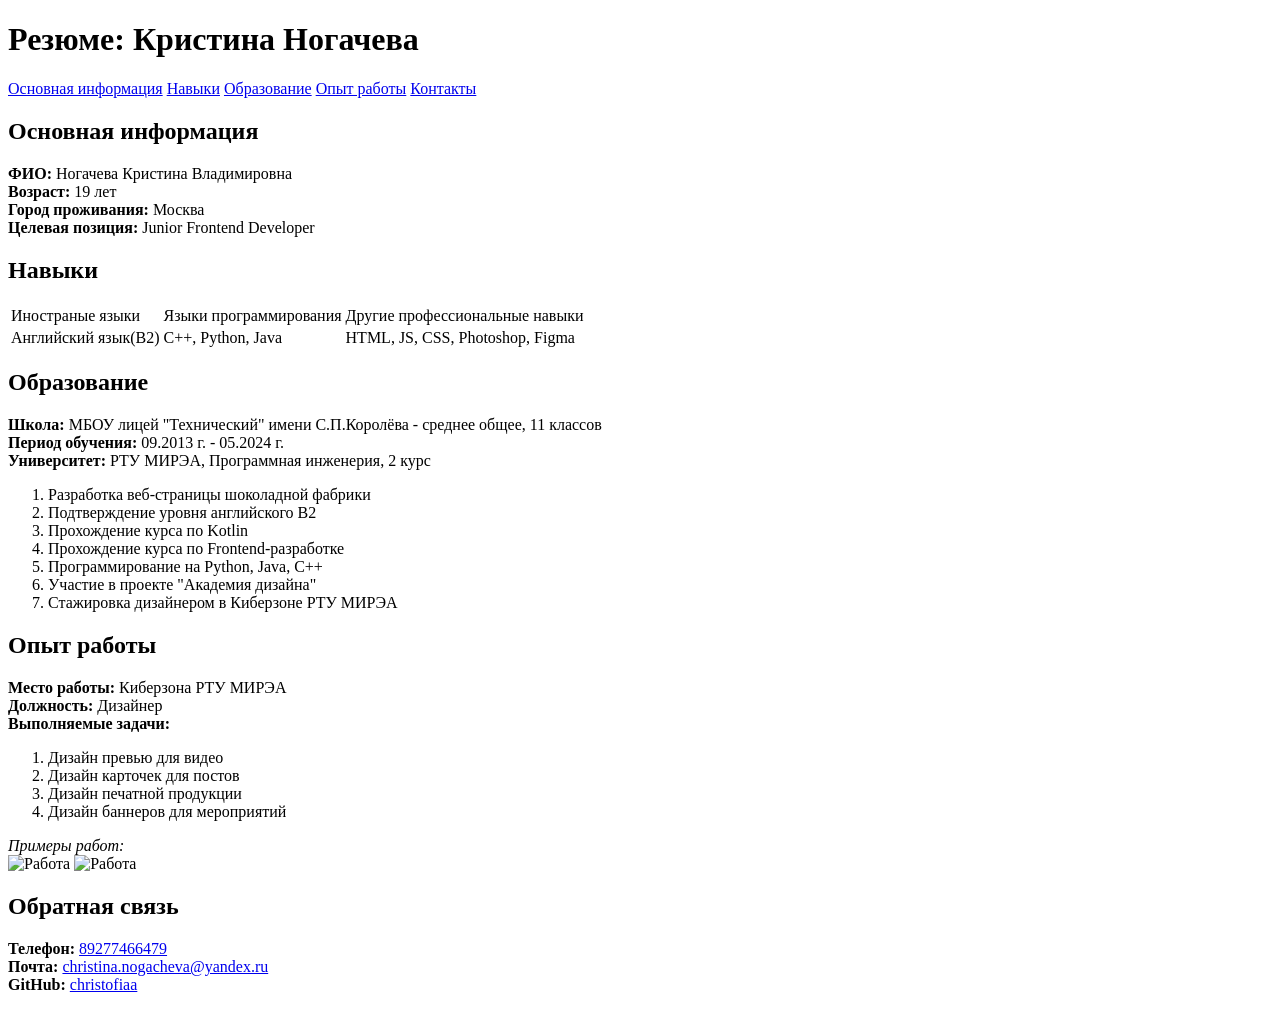
==== index.html @ beb5b989 "Add files via upload" ====
<!DOCTYPE html>
<html lang = "ru">
    <head>
        <meta charset="UTF-8">
        <meta http-equiv="X-UA-Compatible" content="IE=edge">
        <meta name="viewport" content="width=device-width, initial-scale=1.0">
        <title>Резюме</title>

        <link rel="icon" type="image/png" href="C:\Users\Кристина\OneDrive\Desktop\мирэа\frontend\icons8-favicon-windows-11-filled\icons8-favicon-48.png">
    </head>
    <body>
        <header><strong><h1>Резюме: Кристина Ногачева</h1></strong></header>
        <nav class="main-nav">
                <a href="#Basic">Основная информация</a>
                <a href="#Skills">Навыки</a>
                <a href="#Education">Образование</a>
                <a href="#Work">Опыт работы</a>
                <a href="#Contacts">Контакты</a>
        </nav>
        <main>
            <div id="Basic"><strong><h2>Основная информация</h2></strong>
            <p><strong>ФИО: </strong>Ногачева Кристина Владимировна<br>
            <strong>Возраст: </strong>19 лет<br>
            <strong>Город проживания: </strong>Москва<br>
            <strong>Целевая позиция: </strong>Junior Frontend Developer<br></p>
            </div>
            
            <section id="Skills"><strong><h2>Навыки</h2></strong>
            <table>
                <tr>
                    <td>Иностраные языки</td>
                    <td>Языки программирования</td>
                    <td>Другие профессиональные навыки</td>
                </tr>
                <tr>
                    <td>Английский язык(B2)</td>
                    <td>С++, Python, Java</td>
                    <td>HTML, JS, CSS, Photoshop, Figma</td>
                </tr>
            </table>
            </section>

            <div id="Education"><strong><h2>Образование</h2></strong>
            <p><strong>Школа: </strong>МБОУ лицей "Технический" имени С.П.Королёва - среднее общее, 11 классов<br>
            <strong>Период обучения: </strong>09.2013 г. - 05.2024 г.<br>
            <strong>Университет:</strong> РТУ МИРЭА, Программная инженерия, 2 курс<br>
            <ol>
                <li>Разработка веб-страницы шоколадной фабрики</li>
                <li>Подтверждение уровня английского B2</li>
                <li>Прохождение курса по Kotlin</li>
                <li>Прохождение курса по Frontend-разработке</li>
                <li>Программирование на Python, Java, C++</li>
                <li>Участие в проекте "Академия дизайна"</li>
                <li>Стажировка дизайнером в Киберзоне РТУ МИРЭА</li>
            </ol>
            </p>
            </div>
            <div id="Work"><strong><h2>Опыт работы</h2></strong>
            <p><strong>Место работы: </strong>Киберзона РТУ МИРЭА<br>
            <strong>Должность: </strong>Дизайнер<br>
            <strong>Выполняемые задачи: </strong><br>
            <ol>
                <li>Дизайн превью для видео</li>
                <li>Дизайн карточек для постов</li>
                <li>Дизайн печатной продукции</li>
                <li>Дизайн баннеров для мероприятий</li>
            </ol>
            <em>Примеры работ:</em><br>
            <img src="C:\Users\Кристина\OneDrive\Desktop\мирэа\frontend\Снимок экрана 2025-10-06 091912.png" alt="Работа" width="300">
            <img src="C:\Users\Кристина\OneDrive\Desktop\мирэа\frontend\Угадай про.png" alt="Работа" width="300"></p>
            </div>
            <section id="Contacts"><strong><h2>Обратная связь</h2></strong></section>
            <p><strong>Телефон: </strong><a href="tel:89277466479">89277466479</a><br>
            <strong>Почта: </strong><a href="mailto:christina.nogacheva@yandex.ru">christina.nogacheva@yandex.ru</a><br>
            <strong>GitHub: </strong><a href="https://github.com/christofiaa">christofiaa</a>
            </p>
        </main>
    </body>
</html>
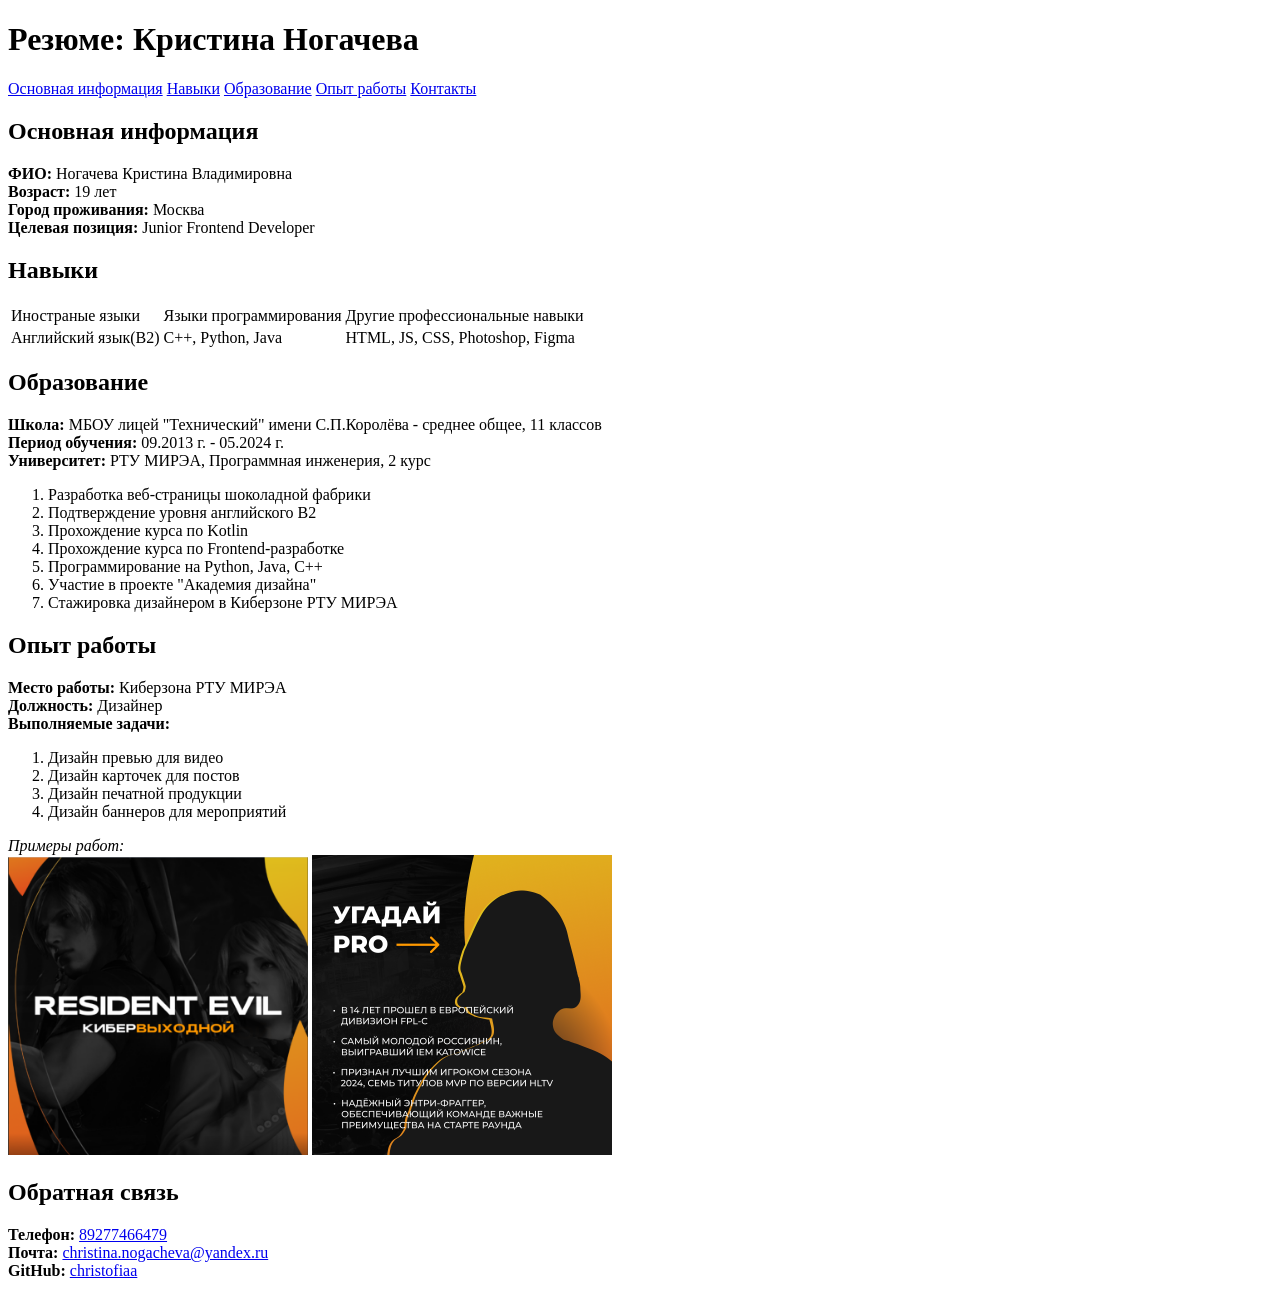
==== commit c6a5a1fd: "Add files via upload" ====
--- a/index.html
+++ b/index.html
@@ -6,7 +6,7 @@
         <meta name="viewport" content="width=device-width, initial-scale=1.0">
         <title>Резюме</title>
 
-        <link rel="icon" type="image/png" href="C:\Users\Кристина\OneDrive\Desktop\мирэа\frontend\icons8-favicon-windows-11-filled\icons8-favicon-48.png">
+        <link rel="icon" type="image/png" href="icons8-favicon-48.png">
     </head>
     <body>
         <header><strong><h1>Резюме: Кристина Ногачева</h1></strong></header>
@@ -66,8 +66,8 @@
                 <li>Дизайн баннеров для мероприятий</li>
             </ol>
             <em>Примеры работ:</em><br>
-            <img src="C:\Users\Кристина\OneDrive\Desktop\мирэа\frontend\Снимок экрана 2025-10-06 091912.png" alt="Работа" width="300">
-            <img src="C:\Users\Кристина\OneDrive\Desktop\мирэа\frontend\Угадай про.png" alt="Работа" width="300"></p>
+            <img src="Снимок экрана 2025-10-06 091912.png" alt="Работа" width="300">
+            <img src="Угадай про.png" alt="Работа" width="300"></p>
             </div>
             <section id="Contacts"><strong><h2>Обратная связь</h2></strong></section>
             <p><strong>Телефон: </strong><a href="tel:89277466479">89277466479</a><br>
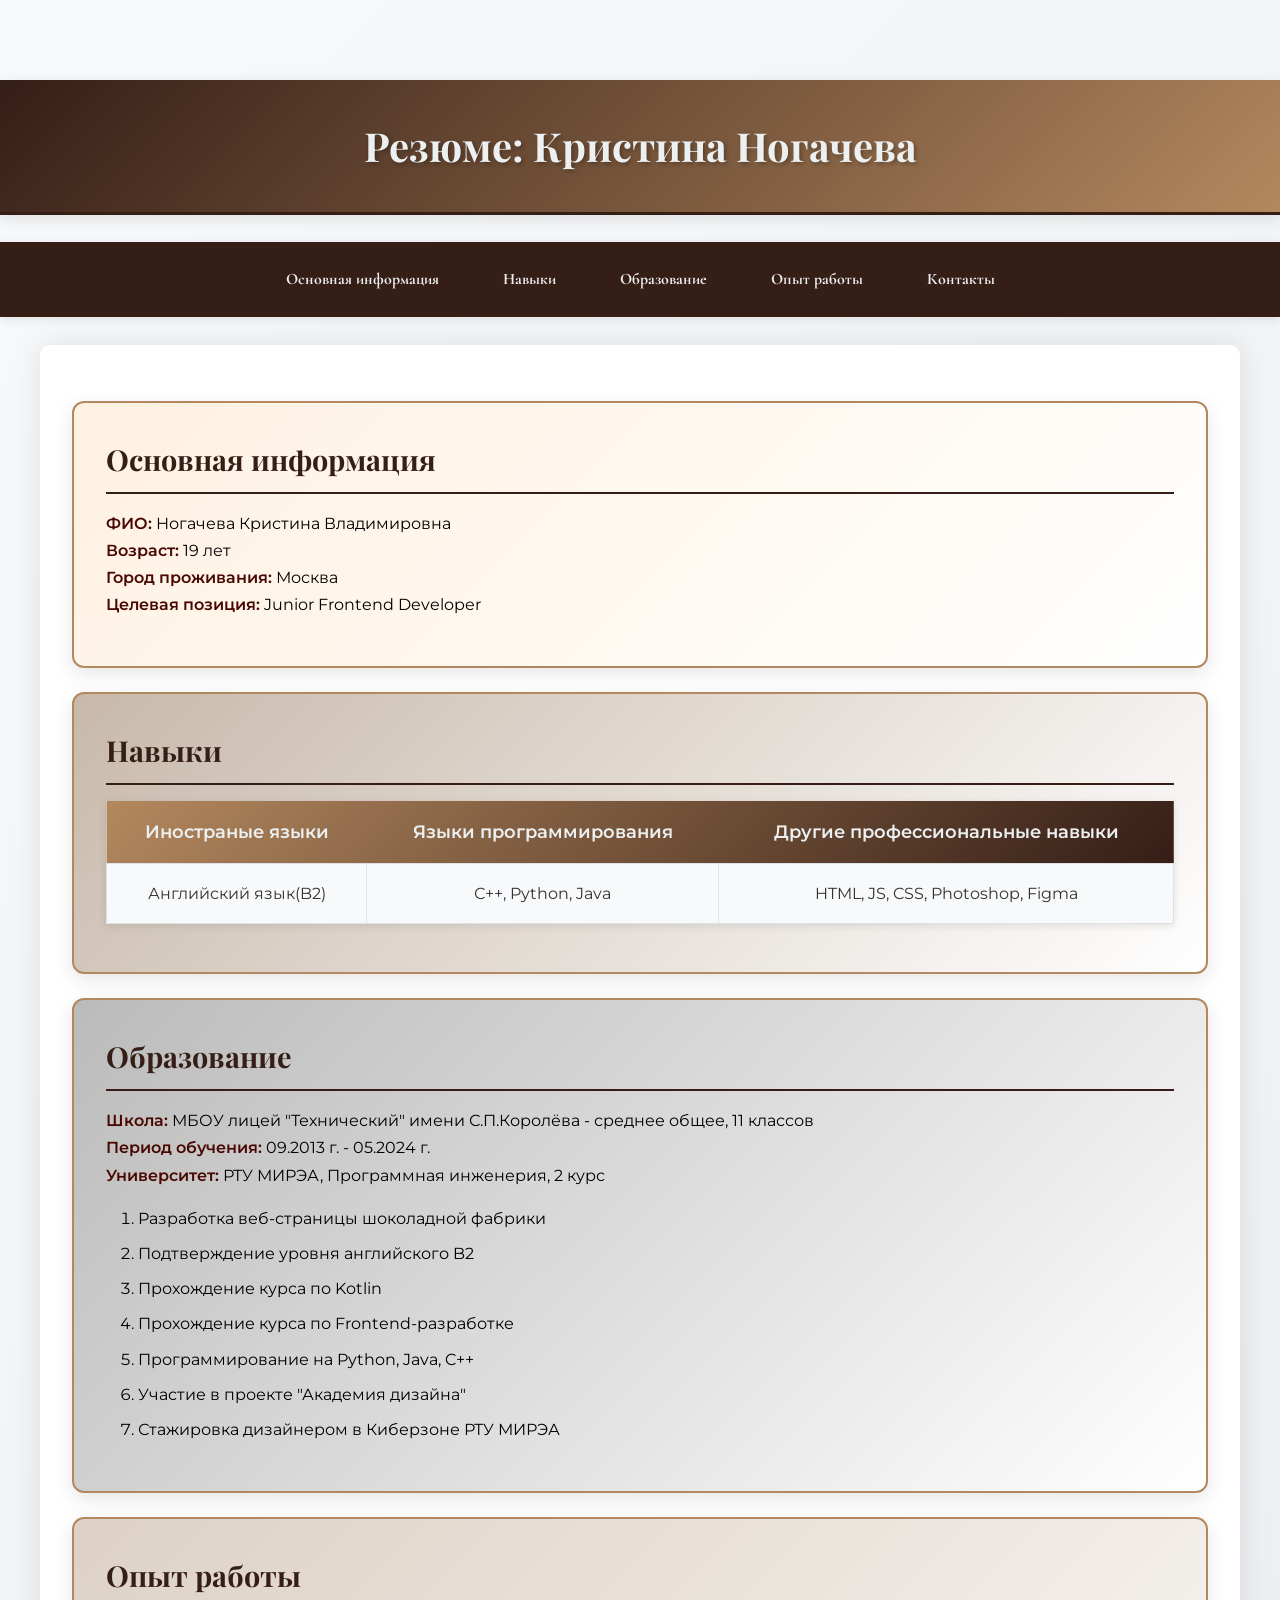
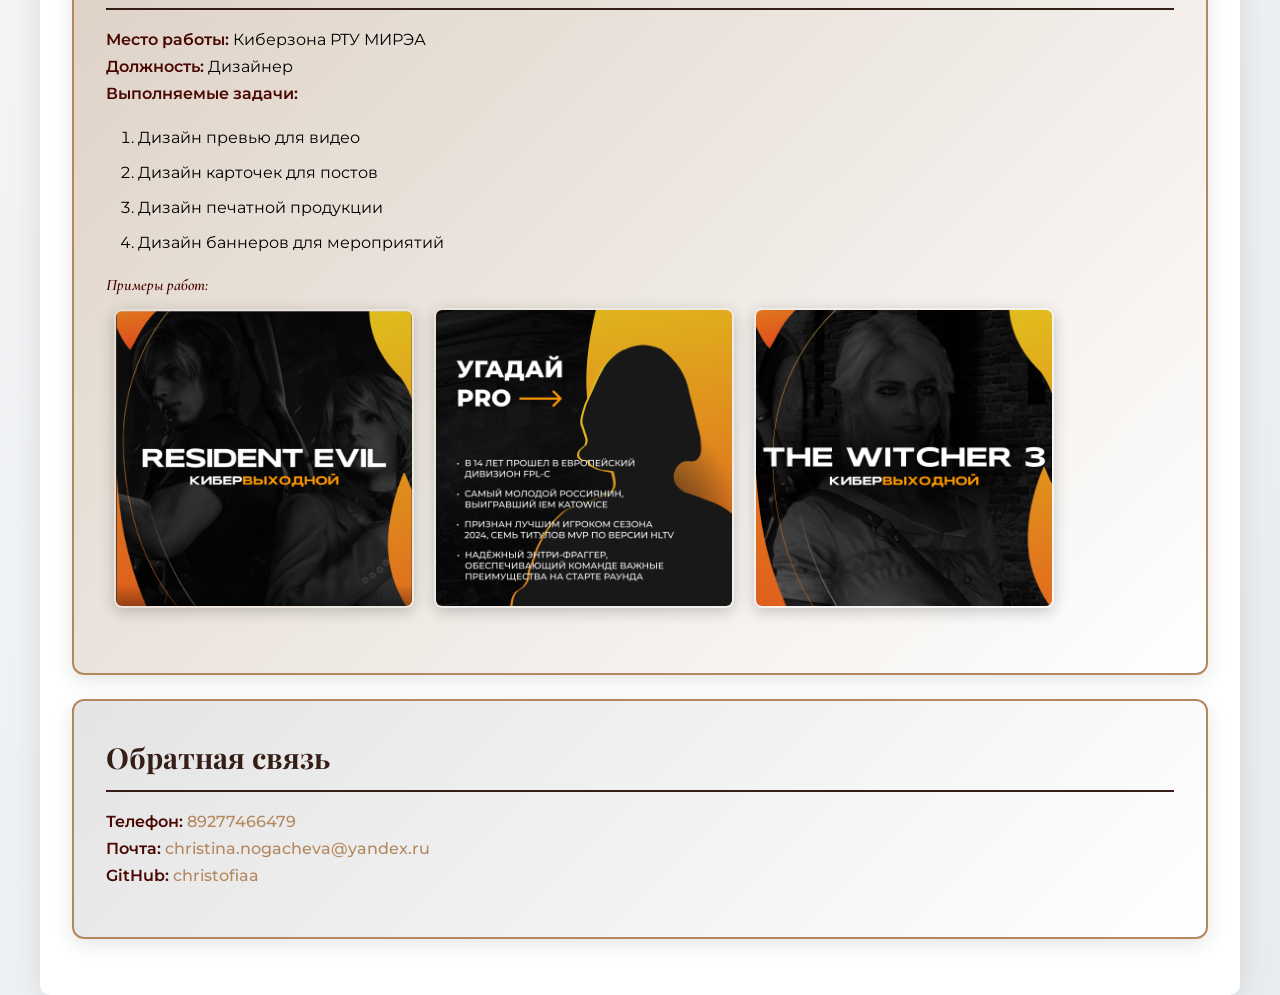
==== commit dfa11434: "Add files via upload" ====
--- a/index.html
+++ b/index.html
@@ -5,27 +5,28 @@
         <meta http-equiv="X-UA-Compatible" content="IE=edge">
         <meta name="viewport" content="width=device-width, initial-scale=1.0">
         <title>Резюме</title>
-
+        <link rel="stylesheet" href="style.css">
         <link rel="icon" type="image/png" href="icons8-favicon-48.png">
+        <link href="https://fonts.googleapis.com/css2?family=Playfair+Display:wght@400;700&family=Cormorant+Garamond:wght@300;400;700&family=Montserrat:wght@300;400;500&display=swap" rel="stylesheet">
     </head>
     <body>
-        <header><strong><h1>Резюме: Кристина Ногачева</h1></strong></header>
+        <header><strong><h1>Резюме: Кристина Ногачева</h1></strong></header><br>
         <nav class="main-nav">
-                <a href="#Basic">Основная информация</a>
-                <a href="#Skills">Навыки</a>
-                <a href="#Education">Образование</a>
-                <a href="#Work">Опыт работы</a>
-                <a href="#Contacts">Контакты</a>
-        </nav>
+                <a href="#basic">Основная информация</a>
+                <a href="#skills">Навыки</a>
+                <a href="#education">Образование</a>
+                <a href="#work">Опыт работы</a>
+                <a href="#contacts">Контакты</a>
+        </nav><br>
         <main>
-            <div id="Basic"><strong><h2>Основная информация</h2></strong>
+            <div id="basic"><strong><h2>Основная информация</h2></strong>
             <p><strong>ФИО: </strong>Ногачева Кристина Владимировна<br>
             <strong>Возраст: </strong>19 лет<br>
             <strong>Город проживания: </strong>Москва<br>
             <strong>Целевая позиция: </strong>Junior Frontend Developer<br></p>
             </div>
             
-            <section id="Skills"><strong><h2>Навыки</h2></strong>
+            <section id="skills"><strong><h2>Навыки</h2></strong>
             <table>
                 <tr>
                     <td>Иностраные языки</td>
@@ -40,7 +41,7 @@
             </table>
             </section>
 
-            <div id="Education"><strong><h2>Образование</h2></strong>
+            <div id="education"><strong><h2>Образование</h2></strong>
             <p><strong>Школа: </strong>МБОУ лицей "Технический" имени С.П.Королёва - среднее общее, 11 классов<br>
             <strong>Период обучения: </strong>09.2013 г. - 05.2024 г.<br>
             <strong>Университет:</strong> РТУ МИРЭА, Программная инженерия, 2 курс<br>
@@ -55,7 +56,7 @@
             </ol>
             </p>
             </div>
-            <div id="Work"><strong><h2>Опыт работы</h2></strong>
+            <div id="work"><strong><h2>Опыт работы</h2></strong>
             <p><strong>Место работы: </strong>Киберзона РТУ МИРЭА<br>
             <strong>Должность: </strong>Дизайнер<br>
             <strong>Выполняемые задачи: </strong><br>
@@ -67,12 +68,14 @@
             </ol>
             <em>Примеры работ:</em><br>
             <img src="Снимок экрана 2025-10-06 091912.png" alt="Работа" width="300">
-            <img src="Угадай про.png" alt="Работа" width="300"></p>
+            <img src="Угадай про.png" alt="Работа" width="300">
+            <img src="кибервыходной ведьмак.png" alt="Работа" width="300">
+        </p>
             </div>
-            <section id="Contacts"><strong><h2>Обратная связь</h2></strong></section>
+            <section id="contacts"><strong><h2>Обратная связь</h2></strong>
             <p><strong>Телефон: </strong><a href="tel:89277466479">89277466479</a><br>
             <strong>Почта: </strong><a href="mailto:christina.nogacheva@yandex.ru">christina.nogacheva@yandex.ru</a><br>
-            <strong>GitHub: </strong><a href="https://github.com/christofiaa">christofiaa</a>
+            <strong>GitHub: </strong><a href="https://github.com/christofiaa">christofiaa</a></section>
             </p>
         </main>
     </body>
--- a/style.css
+++ b/style.css
@@ -0,0 +1,317 @@
+
+* {
+    padding: 0;
+    margin: 0;
+    box-sizing: border-box;
+}
+
+body {
+    font-family: 'Cormorant Garamond', serif;
+    font-weight: 400;
+    line-height: 1.7;
+    color: #333;
+    background: linear-gradient(135deg, #f8f9fa 0%, #e9ecef 100%);
+    padding-top: 80px;
+}
+
+header {
+    background: linear-gradient(135deg, #351e16 0%, #B3885E 100%);
+    color: #ecf0f1;
+    padding: 2rem;
+    text-align: center;
+    box-shadow: 0 4px 15px rgba(0,0,0,0.1);
+    border-bottom: 3px #351e16 solid ;
+}
+
+.main-nav {
+    background-color: #351e16;
+    padding: 1rem;
+    display: flex;
+    justify-content: center;
+    gap: 2rem;
+    flex-wrap: wrap;
+    box-shadow: 0 2px 10px rgba(0,0,0,0.1);
+}
+
+.main-nav a {
+    color: #ecf0f1;
+    text-decoration: none;
+    padding: 0.5rem 1rem;
+    border-radius: 4px;
+    transition: all 0.3s ease;
+    font-family: 'Cormorant Garamond', sans-serif;
+    font-weight: 1000;
+}
+
+.main-nav a:hover {
+    background-color: #B3885E;
+    transform: translateY(-2px);
+    box-shadow: 0 4px 8px rgba(255, 147, 65, 0.477);
+}
+
+main {
+    max-width: 1200px;
+    margin: 0 auto;
+    padding: 2rem;
+    background-color: #ffffff;
+    box-shadow: 0 0 30px rgba(0,0,0,0.1);
+    border-radius: 10px;
+}
+
+.card {
+    background: linear-gradient(135deg, #ffffff 0%, #f8f9fa 100%);
+    padding: 2rem;
+    margin: 1.5rem 0;
+    border: 2px solid #B3885E;
+    border-radius: 12px;
+    box-shadow: 0 6px 20px rgba(0,0,0,0.1);
+    transition: all 0.3s ease;
+    position: relative;
+    overflow: hidden;
+}
+
+.card::before {
+    content: '';
+    position: absolute;
+    top: 0;
+    left: 0;
+    width: 100%;
+    height: 4px;
+    background: linear-gradient(90deg, #B3885E, #351e16);
+}
+
+.card:hover {
+    transform: translateY(-5px);
+    box-shadow: 0 12px 25px rgba(0,0,0,0.15);
+    border-color: #351e16;
+}
+
+#basic, #skills, #education, #work, #contacts {
+
+    background: linear-gradient(135deg, #ffffff 0%, #f8f9fa 100%);
+    padding: 2rem;
+    margin: 1.5rem 0;
+    border: 2px solid #B3885E;
+    border-radius: 12px;
+    box-shadow: 0 6px 20px rgba(0,0,0,0.1);
+    transition: all 0.3s ease;
+    position: relative;
+    overflow: hidden;
+}
+
+#basic {
+    border-color: #B3885E;
+    background: linear-gradient(135deg, #fab96b34 0%, #ffffff 100%);
+}
+
+#skills {
+    border-color: #B3885E;
+    background: linear-gradient(135deg, #582b0055 0%, #ffffff 100%);
+}
+
+#education {
+    border-color: #B3885E;
+    background: linear-gradient(135deg, #2423224f 0%, #ffffff 100%);
+}
+
+#work {
+    border-color: #B3885E;
+    background: linear-gradient(135deg, #6a35003a 0%, #ffffff 100%);
+}
+
+#contacts {
+    border-color: #B3885E;
+    background: linear-gradient(135deg, #0000001b 0%, #ffffff 100%);
+}
+
+h1 {
+    font-family: 'Playfair Display', serif;
+    font-weight: 700;
+    font-size: 2.5rem;
+    color: #ecf0f1;
+    text-shadow: 2px 2px 4px rgba(0,0,0,0.3);
+}
+
+h2 {
+    font-family: 'Playfair Display', serif;
+    font-weight: 700;
+    font-size: 1.8rem;
+    color: #351e16;
+    margin-bottom: 1rem;
+    border-bottom: 2px solid currentColor;
+    padding-bottom: 0.5rem;
+}
+
+p {
+    font-family: 'Montserrat', sans-serif;
+    font-weight: 400;
+    color: #000000;
+    margin-bottom: 1rem;
+}
+
+strong {
+    font-family: 'Montserrat', sans-serif;
+    font-weight: 600;
+    color: #480700;
+}
+
+em {
+    font-family: 'Cormorant Garamond', serif;
+    font-style: italic;
+    color: #480700;
+    font-weight: 600;
+}
+
+a {
+    color: #B3885E;
+    text-decoration: none;
+    transition: all 0.3s ease;
+    font-weight: 500;
+}
+
+a:hover {
+    color: #480700;
+    text-decoration: underline;
+}
+
+table {
+    width: 100%;
+    border-collapse: collapse;
+    margin: 1rem 0;
+    font-family: 'Montserrat', sans-serif;
+    box-shadow: 0 2px 8px rgba(0,0,0,0.1);
+}
+
+table tr:first-child {
+    background: linear-gradient(135deg, #B3885E 0%, #351e16 100%);
+    color: #ecf0f1;
+    font-weight: 600;
+}
+
+table tr:first-child td {
+    padding: 1rem;
+    text-align: center;
+    font-size: 1.1rem;
+}
+
+table tr:not(:first-child) td {
+    padding: 1rem;
+    text-align: center;
+    background-color: #f8f9fa;
+    border: 1px solid #dee2e6;
+    transition: background-color 0.3s ease;
+}
+
+table tr:not(:first-child):hover td {
+    background-color: #e9ecef;
+}
+
+ol {
+    margin: 1rem 0;
+    padding-left: 2rem;
+}
+
+li {
+    font-family: 'Montserrat', sans-serif;
+    margin-bottom: 0.5rem;
+    color: #000000;
+    transition: color 0.3s ease;
+}
+
+li:hover {
+    color: #480700;
+}
+
+img {
+    border-radius: 8px;
+    box-shadow: 0 4px 15px rgba(0,0,0,0.2);
+    transition: all 0.3s ease;
+    margin: 0.5rem;
+    border: 2px solid transparent;
+}
+
+img:hover {
+    transform: scale(1.05);
+    box-shadow: 0 8px 25px rgba(0,0,0,0.3);
+    border-color: #480700;
+}
+
+@keyframes fadeInUp {
+    from {
+        opacity: 0;
+        transform: translateY(30px);
+    }
+    to {
+        opacity: 1;
+        transform: translateY(0);
+    }
+}
+
+.card {
+    animation: fadeInUp 0.6s ease-out;
+}
+
+.card:nth-child(2) { animation-delay: 0.1s; }
+.card:nth-child(3) { animation-delay: 0.2s; }
+.card:nth-child(4) { animation-delay: 0.3s; }
+.card:nth-child(5) { animation-delay: 0.4s; }
+
+.card > h2::after {
+    content: ' ✦';
+    color: #480700;
+    opacity: 0;
+    transition: opacity 0.3s ease;
+}
+
+.card:hover > h2::after {
+    opacity: 1;
+}
+
+.card p strong {
+    color: #B3885E;
+}
+
+.card ol li::marker {
+    color: #480700;
+    font-weight: bold;
+}
+
+@media (max-width: 768px) {
+    body {
+        padding-top: 60px;
+    }
+    
+    .main-nav {
+        flex-direction: column;
+        gap: 0.5rem;
+        align-items: center;
+    }
+    
+    .main-nav a {
+        width: 200px;
+        text-align: center;
+    }
+    
+    h1 {
+        font-size: 2rem;
+    }
+    
+    h2 {
+        font-size: 1.5rem;
+    }
+    
+    table tr:first-child td {
+        font-size: 0.9rem;
+        padding: 0.5rem;
+    }
+    
+    table tr:not(:first-child) td {
+        padding: 0.5rem;
+        font-size: 0.9rem;
+    }
+    
+    img {
+        max-width: 100%;
+        height: auto;
+    }
+}
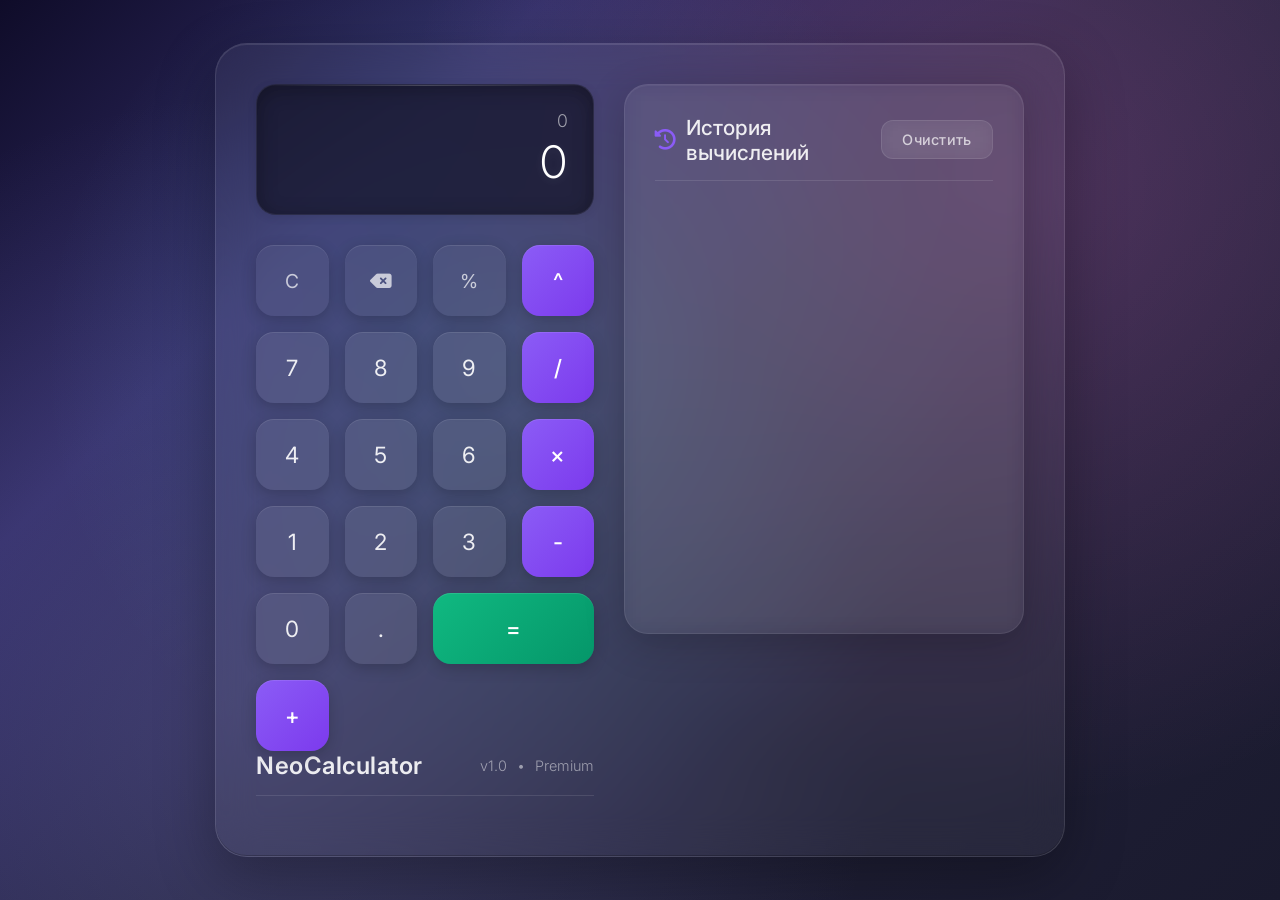
==== commit f042a655: "Add files via upload" ====
--- a/index.html
+++ b/index.html
@@ -1,82 +1,71 @@
 <!DOCTYPE html>
-<html lang = "ru">
-    <head>
-        <meta charset="UTF-8">
-        <meta http-equiv="X-UA-Compatible" content="IE=edge">
-        <meta name="viewport" content="width=device-width, initial-scale=1.0">
-        <title>Резюме</title>
-        <link rel="stylesheet" href="style.css">
-        <link rel="icon" type="image/png" href="icons8-favicon-48.png">
-        <link href="https://fonts.googleapis.com/css2?family=Playfair+Display:wght@400;700&family=Cormorant+Garamond:wght@300;400;700&family=Montserrat:wght@300;400;500&display=swap" rel="stylesheet">
-    </head>
-    <body>
-        <header><strong><h1>Резюме: Кристина Ногачева</h1></strong></header><br>
-        <nav class="main-nav">
-                <a href="#basic">Основная информация</a>
-                <a href="#skills">Навыки</a>
-                <a href="#education">Образование</a>
-                <a href="#work">Опыт работы</a>
-                <a href="#contacts">Контакты</a>
-        </nav><br>
-        <main>
-            <div id="basic"><strong><h2>Основная информация</h2></strong>
-            <p><strong>ФИО: </strong>Ногачева Кристина Владимировна<br>
-            <strong>Возраст: </strong>19 лет<br>
-            <strong>Город проживания: </strong>Москва<br>
-            <strong>Целевая позиция: </strong>Junior Frontend Developer<br></p>
+<html lang="ru">
+<head>
+    <meta charset="UTF-8">
+    <meta name="viewport" content="width=device-width, initial-scale=1.0">
+    <title>Калькулятор с историей</title>
+    <link rel="stylesheet" href="style.css">
+    <link rel="stylesheet" href="https://cdnjs.cloudflare.com/ajax/libs/font-awesome/6.4.0/css/all.min.css">
+    <link rel="preconnect" href="https://fonts.googleapis.com">
+    <link rel="preconnect" href="https://fonts.gstatic.com" crossorigin>
+    <link href="https://fonts.googleapis.com/css2?family=Inter:wght@300;400;500;600&family=JetBrains+Mono:wght@300;400;500&display=swap" rel="stylesheet">
+</head>
+<body>
+    <div class="container">
+        <div class="calculator">
+            <div class="display">
+                <div class="expression" id="expression">0</div>
+                <div class="result" id="result">0</div>
             </div>
-            
-            <section id="skills"><strong><h2>Навыки</h2></strong>
-            <table>
-                <tr>
-                    <td>Иностраные языки</td>
-                    <td>Языки программирования</td>
-                    <td>Другие профессиональные навыки</td>
-                </tr>
-                <tr>
-                    <td>Английский язык(B2)</td>
-                    <td>С++, Python, Java</td>
-                    <td>HTML, JS, CSS, Photoshop, Figma</td>
-                </tr>
-            </table>
-            </section>
+            <div class="buttons">
+                <button class="btn func" data-action="clear">C</button>
+                <button class="btn func" data-action="backspace"><i class="fas fa-backspace"></i></button>
+                <button class="btn func" data-action="percent">%</button>
+                <button class="btn op" data-op="^">^</button>
 
-            <div id="education"><strong><h2>Образование</h2></strong>
-            <p><strong>Школа: </strong>МБОУ лицей "Технический" имени С.П.Королёва - среднее общее, 11 классов<br>
-            <strong>Период обучения: </strong>09.2013 г. - 05.2024 г.<br>
-            <strong>Университет:</strong> РТУ МИРЭА, Программная инженерия, 2 курс<br>
-            <ol>
-                <li>Разработка веб-страницы шоколадной фабрики</li>
-                <li>Подтверждение уровня английского B2</li>
-                <li>Прохождение курса по Kotlin</li>
-                <li>Прохождение курса по Frontend-разработке</li>
-                <li>Программирование на Python, Java, C++</li>
-                <li>Участие в проекте "Академия дизайна"</li>
-                <li>Стажировка дизайнером в Киберзоне РТУ МИРЭА</li>
-            </ol>
-            </p>
+                <button class="btn num" data-num="7">7</button>
+                <button class="btn num" data-num="8">8</button>
+                <button class="btn num" data-num="9">9</button>
+                <button class="btn op" data-op="/">/</button>
+
+                <button class="btn num" data-num="4">4</button>
+                <button class="btn num" data-num="5">5</button>
+                <button class="btn num" data-num="6">6</button>
+                <button class="btn op" data-op="*">×</button>
+
+                <button class="btn num" data-num="1">1</button>
+                <button class="btn num" data-num="2">2</button>
+                <button class="btn num" data-num="3">3</button>
+                <button class="btn op" data-op="-">-</button>
+
+                <button class="btn num" data-num="0">0</button>
+                <button class="btn" data-action="dot">.</button>
+                <button class="btn equals" id="equals">=</button>
+                <button class="btn op" data-op="+">+</button>
             </div>
-            <div id="work"><strong><h2>Опыт работы</h2></strong>
-            <p><strong>Место работы: </strong>Киберзона РТУ МИРЭА<br>
-            <strong>Должность: </strong>Дизайнер<br>
-            <strong>Выполняемые задачи: </strong><br>
-            <ol>
-                <li>Дизайн превью для видео</li>
-                <li>Дизайн карточек для постов</li>
-                <li>Дизайн печатной продукции</li>
-                <li>Дизайн баннеров для мероприятий</li>
-            </ol>
-            <em>Примеры работ:</em><br>
-            <img src="Снимок экрана 2025-10-06 091912.png" alt="Работа" width="300">
-            <img src="Угадай про.png" alt="Работа" width="300">
-            <img src="кибервыходной ведьмак.png" alt="Работа" width="300">
-        </p>
+            <div class="calculator-header">
+                <h1>NeoCalculator</h1>
+                <div class="calculator-meta">
+                    <span>v1.0</span>
+                    <span>•</span>
+                    <span>Premium</span>
+                </div>
             </div>
-            <section id="contacts"><strong><h2>Обратная связь</h2></strong>
-            <p><strong>Телефон: </strong><a href="tel:89277466479">89277466479</a><br>
-            <strong>Почта: </strong><a href="mailto:christina.nogacheva@yandex.ru">christina.nogacheva@yandex.ru</a><br>
-            <strong>GitHub: </strong><a href="https://github.com/christofiaa">christofiaa</a></section>
-            </p>
-        </main>
-    </body>
+        </div>
+
+        <div class="history-panel">
+            <div class="history-header">
+                <h3><i class="fas fa-history"></i> История вычислений</h3>
+                <button class="btn-small" id="clear-history">Очистить</button>
+            </div>
+            <ul id="history-list">
+                <!-- История будет здесь -->
+            </ul>
+        </div>
+    </div>
+
+    <script src="storage.js"></script>
+    <script src="history.js"></script>
+    <script src="script.js"></script>
+</body>
 </html>
--- a/style.css
+++ b/style.css
@@ -1,245 +1,417 @@
-
 * {
+    margin: 0;
     padding: 0;
-    margin: 0;
     box-sizing: border-box;
+    font-family: 'Inter', 'SF Pro Display', -apple-system, sans-serif;
 }
 
 body {
-    font-family: 'Cormorant Garamond', serif;
-    font-weight: 400;
-    line-height: 1.7;
-    color: #333;
-    background: linear-gradient(135deg, #f8f9fa 0%, #e9ecef 100%);
-    padding-top: 80px;
-}
-
-header {
-    background: linear-gradient(135deg, #351e16 0%, #B3885E 100%);
-    color: #ecf0f1;
-    padding: 2rem;
-    text-align: center;
-    box-shadow: 0 4px 15px rgba(0,0,0,0.1);
-    border-bottom: 3px #351e16 solid ;
-}
-
-.main-nav {
-    background-color: #351e16;
-    padding: 1rem;
+    background: linear-gradient(135deg, 
+        #0f0c29 0%, 
+        #302b63 25%, 
+        #24243e 50%, 
+        #1a1a2e 100%);
+    min-height: 100vh;
     display: flex;
     justify-content: center;
-    gap: 2rem;
-    flex-wrap: wrap;
-    box-shadow: 0 2px 10px rgba(0,0,0,0.1);
-}
-
-.main-nav a {
-    color: #ecf0f1;
-    text-decoration: none;
-    padding: 0.5rem 1rem;
-    border-radius: 4px;
-    transition: all 0.3s ease;
-    font-family: 'Cormorant Garamond', sans-serif;
-    font-weight: 1000;
-}
-
-.main-nav a:hover {
-    background-color: #B3885E;
-    transform: translateY(-2px);
-    box-shadow: 0 4px 8px rgba(255, 147, 65, 0.477);
-}
-
-main {
-    max-width: 1200px;
-    margin: 0 auto;
-    padding: 2rem;
-    background-color: #ffffff;
-    box-shadow: 0 0 30px rgba(0,0,0,0.1);
-    border-radius: 10px;
-}
-
-.card {
-    background: linear-gradient(135deg, #ffffff 0%, #f8f9fa 100%);
-    padding: 2rem;
-    margin: 1.5rem 0;
-    border: 2px solid #B3885E;
-    border-radius: 12px;
-    box-shadow: 0 6px 20px rgba(0,0,0,0.1);
-    transition: all 0.3s ease;
+    align-items: center;
+    padding: 20px;
     position: relative;
-    overflow: hidden;
-}
-
-.card::before {
+    overflow-x: hidden;
+}
+
+body::before {
     content: '';
     position: absolute;
     top: 0;
     left: 0;
-    width: 100%;
-    height: 4px;
-    background: linear-gradient(90deg, #B3885E, #351e16);
-}
-
-.card:hover {
-    transform: translateY(-5px);
-    box-shadow: 0 12px 25px rgba(0,0,0,0.15);
-    border-color: #351e16;
-}
-
-#basic, #skills, #education, #work, #contacts {
-
-    background: linear-gradient(135deg, #ffffff 0%, #f8f9fa 100%);
-    padding: 2rem;
-    margin: 1.5rem 0;
-    border: 2px solid #B3885E;
-    border-radius: 12px;
-    box-shadow: 0 6px 20px rgba(0,0,0,0.1);
-    transition: all 0.3s ease;
+    right: 0;
+    bottom: 0;
+    background: 
+        radial-gradient(circle at 20% 80%, rgba(120, 119, 198, 0.3) 0%, transparent 50%),
+        radial-gradient(circle at 80% 20%, rgba(255, 119, 230, 0.2) 0%, transparent 50%),
+        radial-gradient(circle at 40% 40%, rgba(100, 220, 255, 0.15) 0%, transparent 50%);
+    pointer-events: none;
+    z-index: 0;
+}
+
+.container {
+    display: flex;
+    flex-wrap: wrap;
+    gap: 30px;
+    max-width: 1000px;
+    background: rgba(255, 255, 255, 0.05);
+    backdrop-filter: blur(20px);
+    -webkit-backdrop-filter: blur(20px);
+    border-radius: 32px;
+    padding: 40px;
+    box-shadow: 
+        0 20px 60px rgba(0, 0, 0, 0.3),
+        inset 0 1px 0 rgba(255, 255, 255, 0.1),
+        inset 0 -1px 0 rgba(0, 0, 0, 0.2);
+    border: 1px solid rgba(255, 255, 255, 0.1);
+    position: relative;
+    z-index: 1;
+}
+
+.calculator {
+    flex: 1;
+    min-width: 320px;
+}
+
+.calculator-header {
+    display: flex;
+    justify-content: space-between;
+    align-items: center;
+    margin-bottom: 20px;
+    padding-bottom: 15px;
+    border-bottom: 1px solid rgba(255, 255, 255, 0.1);
+}
+
+.calculator-header h1 {
+    font-size: 1.5rem;
+    font-weight: 600;
+    color: rgba(255, 255, 255, 0.9);
+    letter-spacing: 0.5px;
+}
+
+.calculator-meta {
+    display: flex;
+    gap: 10px;
+    align-items: center;
+}
+
+.calculator-meta span {
+    font-size: 0.9rem;
+    color: rgba(255, 255, 255, 0.5);
+    font-weight: 300;
+}
+
+.display {
+    background: rgba(20, 20, 40, 0.7);
+    color: white;
+    padding: 25px;
+    border-radius: 20px;
+    text-align: right;
+    margin-bottom: 30px;
+    min-height: 130px;
+    display: flex;
+    flex-direction: column;
+    justify-content: space-between;
+    box-shadow: 
+        inset 0 4px 20px rgba(0, 0, 0, 0.3),
+        0 2px 10px rgba(0, 0, 0, 0.1);
+    border: 1px solid rgba(255, 255, 255, 0.05);
     position: relative;
     overflow: hidden;
 }
 
-#basic {
-    border-color: #B3885E;
-    background: linear-gradient(135deg, #fab96b34 0%, #ffffff 100%);
-}
-
-#skills {
-    border-color: #B3885E;
-    background: linear-gradient(135deg, #582b0055 0%, #ffffff 100%);
-}
-
-#education {
-    border-color: #B3885E;
-    background: linear-gradient(135deg, #2423224f 0%, #ffffff 100%);
-}
-
-#work {
-    border-color: #B3885E;
-    background: linear-gradient(135deg, #6a35003a 0%, #ffffff 100%);
-}
-
-#contacts {
-    border-color: #B3885E;
-    background: linear-gradient(135deg, #0000001b 0%, #ffffff 100%);
-}
-
-h1 {
-    font-family: 'Playfair Display', serif;
-    font-weight: 700;
-    font-size: 2.5rem;
-    color: #ecf0f1;
-    text-shadow: 2px 2px 4px rgba(0,0,0,0.3);
-}
-
-h2 {
-    font-family: 'Playfair Display', serif;
-    font-weight: 700;
-    font-size: 1.8rem;
-    color: #351e16;
-    margin-bottom: 1rem;
-    border-bottom: 2px solid currentColor;
-    padding-bottom: 0.5rem;
-}
-
-p {
-    font-family: 'Montserrat', sans-serif;
+.display::before {
+    content: '';
+    position: absolute;
+    top: 0;
+    left: 0;
+    right: 0;
+    height: 1px;
+    background: linear-gradient(90deg, 
+        transparent, 
+        rgba(255, 255, 255, 0.2), 
+        transparent);
+}
+
+.expression {
+    font-size: 1.1rem;
+    opacity: 0.7;
+    word-break: break-all;
+    font-weight: 300;
+    letter-spacing: 0.5px;
+    color: rgba(255, 255, 255, 0.8);
+    min-height: 26px;
+}
+
+.result {
+    font-size: 2.8rem;
+    font-weight: 300;
+    word-break: break-all;
+    font-feature-settings: "tnum";
+    color: white;
+    text-shadow: 0 2px 10px rgba(255, 255, 255, 0.1);
+    line-height: 1.2;
+}
+
+.buttons {
+    display: grid;
+    grid-template-columns: repeat(4, 1fr);
+    gap: 16px;
+}
+
+.btn {
+    padding: 22px 5px;
+    font-size: 1.4rem;
+    border: none;
+    border-radius: 18px;
+    background: rgba(255, 255, 255, 0.07);
+    color: rgba(255, 255, 255, 0.9);
+    cursor: pointer;
+    transition: all 0.3s cubic-bezier(0.4, 0, 0.2, 1);
+    position: relative;
+    overflow: hidden;
     font-weight: 400;
-    color: #000000;
-    margin-bottom: 1rem;
-}
-
-strong {
-    font-family: 'Montserrat', sans-serif;
-    font-weight: 600;
-    color: #480700;
-}
-
-em {
-    font-family: 'Cormorant Garamond', serif;
-    font-style: italic;
-    color: #480700;
-    font-weight: 600;
-}
-
-a {
-    color: #B3885E;
-    text-decoration: none;
-    transition: all 0.3s ease;
+    letter-spacing: 0.5px;
+    box-shadow: 
+        0 4px 15px rgba(0, 0, 0, 0.2),
+        inset 0 1px 0 rgba(255, 255, 255, 0.1);
+}
+
+.btn::before {
+    content: '';
+    position: absolute;
+    top: 0;
+    left: 0;
+    right: 0;
+    bottom: 0;
+    background: linear-gradient(135deg, 
+        rgba(255, 255, 255, 0.1) 0%, 
+        rgba(255, 255, 255, 0) 100%);
+    opacity: 0;
+    transition: opacity 0.3s;
+}
+
+.btn:hover {
+    background: rgba(255, 255, 255, 0.12);
+    transform: translateY(-2px);
+    box-shadow: 
+        0 8px 25px rgba(0, 0, 0, 0.3),
+        inset 0 1px 0 rgba(255, 255, 255, 0.15);
+}
+
+.btn:active {
+    transform: translateY(0);
+    transition-duration: 0.1s;
+}
+
+.btn:hover::before {
+    opacity: 1;
+}
+
+.btn.op {
+    background: linear-gradient(135deg, 
+        #8B5CF6 0%, 
+        #7C3AED 100%);
+    color: white;
     font-weight: 500;
 }
 
-a:hover {
-    color: #480700;
-    text-decoration: underline;
-}
-
-table {
-    width: 100%;
-    border-collapse: collapse;
-    margin: 1rem 0;
-    font-family: 'Montserrat', sans-serif;
-    box-shadow: 0 2px 8px rgba(0,0,0,0.1);
-}
-
-table tr:first-child {
-    background: linear-gradient(135deg, #B3885E 0%, #351e16 100%);
-    color: #ecf0f1;
-    font-weight: 600;
-}
-
-table tr:first-child td {
-    padding: 1rem;
-    text-align: center;
-    font-size: 1.1rem;
-}
-
-table tr:not(:first-child) td {
-    padding: 1rem;
-    text-align: center;
-    background-color: #f8f9fa;
-    border: 1px solid #dee2e6;
-    transition: background-color 0.3s ease;
-}
-
-table tr:not(:first-child):hover td {
-    background-color: #e9ecef;
-}
-
-ol {
-    margin: 1rem 0;
-    padding-left: 2rem;
-}
-
-li {
-    font-family: 'Montserrat', sans-serif;
-    margin-bottom: 0.5rem;
-    color: #000000;
-    transition: color 0.3s ease;
-}
-
-li:hover {
-    color: #480700;
-}
-
-img {
-    border-radius: 8px;
-    box-shadow: 0 4px 15px rgba(0,0,0,0.2);
-    transition: all 0.3s ease;
-    margin: 0.5rem;
-    border: 2px solid transparent;
-}
-
-img:hover {
-    transform: scale(1.05);
-    box-shadow: 0 8px 25px rgba(0,0,0,0.3);
-    border-color: #480700;
-}
-
-@keyframes fadeInUp {
+.btn.op:hover {
+    background: linear-gradient(135deg, 
+        #9B69F7 0%, 
+        #8C4BF0 100%);
+    box-shadow: 
+        0 8px 25px rgba(139, 92, 246, 0.3),
+        inset 0 1px 0 rgba(255, 255, 255, 0.2);
+}
+
+.btn.equals {
+    background: linear-gradient(135deg, 
+        #10B981 0%, 
+        #059669 100%);
+    color: white;
+    grid-column: span 2;
+    font-weight: 500;
+}
+
+.btn.equals:hover {
+    background: linear-gradient(135deg, 
+        #34D399 0%, 
+        #10B981 100%);
+    box-shadow: 
+        0 8px 25px rgba(16, 185, 129, 0.3),
+        inset 0 1px 0 rgba(255, 255, 255, 0.2);
+}
+
+.btn.func {
+    background: rgba(255, 255, 255, 0.05);
+    color: rgba(255, 255, 255, 0.7);
+    font-size: 1.2rem;
+}
+
+.history-panel {
+    flex: 1;
+    min-width: 320px;
+    background: rgba(255, 255, 255, 0.05);
+    backdrop-filter: blur(10px);
+    -webkit-backdrop-filter: blur(10px);
+    border-radius: 24px;
+    padding: 30px;
+    border: 1px solid rgba(255, 255, 255, 0.08);
+    box-shadow: 
+        inset 0 1px 0 rgba(255, 255, 255, 0.05),
+        0 10px 40px rgba(0, 0, 0, 0.2);
+    max-height: 550px;
+    display: flex;
+    flex-direction: column;
+}
+
+.history-header {
+    display: flex;
+    justify-content: space-between;
+    align-items: center;
+    margin-bottom: 25px;
+    padding-bottom: 15px;
+    border-bottom: 1px solid rgba(255, 255, 255, 0.1);
+}
+
+.history-header h3 {
+    font-size: 1.3rem;
+    font-weight: 500;
+    color: rgba(255, 255, 255, 0.9);
+    display: flex;
+    align-items: center;
+    gap: 10px;
+}
+
+.history-header h3 i {
+    color: #8B5CF6;
+}
+
+#history-list {
+    list-style: none;
+    flex: 1;
+    overflow-y: auto;
+    padding-right: 10px;
+}
+
+#history-list::-webkit-scrollbar {
+    width: 6px;
+}
+
+#history-list::-webkit-scrollbar-track {
+    background: rgba(255, 255, 255, 0.03);
+    border-radius: 10px;
+}
+
+#history-list::-webkit-scrollbar-thumb {
+    background: rgba(255, 255, 255, 0.1);
+    border-radius: 10px;
+}
+
+#history-list::-webkit-scrollbar-thumb:hover {
+    background: rgba(255, 255, 255, 0.2);
+}
+
+#history-list li {
+    padding: 16px;
+    margin-bottom: 12px;
+    background: rgba(255, 255, 255, 0.04);
+    border-radius: 14px;
+    cursor: pointer;
+    transition: all 0.3s;
+    border: 1px solid transparent;
+    position: relative;
+    overflow: hidden;
+}
+
+#history-list li::before {
+    content: '';
+    position: absolute;
+    left: 0;
+    top: 0;
+    bottom: 0;
+    width: 3px;
+    background: linear-gradient(to bottom, #8B5CF6, #6366F1);
+    opacity: 0;
+    transition: opacity 0.3s;
+}
+
+#history-list li:hover {
+    background: rgba(255, 255, 255, 0.08);
+    transform: translateX(4px);
+    border-color: rgba(255, 255, 255, 0.1);
+}
+
+#history-list li:hover::before {
+    opacity: 1;
+}
+
+#history-list li strong {
+    display: block;
+    font-size: 1rem;
+    font-weight: 500;
+    color: rgba(255, 255, 255, 0.9);
+    margin-bottom: 5px;
+    font-family: 'JetBrains Mono', 'SF Mono', monospace;
+}
+
+#history-list li .result-history {
+    font-size: 1.2rem;
+    font-weight: 300;
+    color: #8B5CF6;
+    margin-bottom: 8px;
+    font-family: 'JetBrains Mono', 'SF Mono', monospace;
+}
+
+#history-list li small {
+    font-size: 0.85rem;
+    color: rgba(255, 255, 255, 0.4);
+    font-weight: 300;
+}
+
+.btn-small {
+    padding: 10px 20px;
+    background: rgba(239, 68, 68, 0.2);
+    color: rgba(255, 255, 255, 0.9);
+    border: 1px solid rgba(239, 68, 68, 0.3);
+    border-radius: 12px;
+    cursor: pointer;
+    transition: all 0.3s;
+    font-size: 0.9rem;
+    font-weight: 500;
+    letter-spacing: 0.3px;
+    backdrop-filter: blur(10px);
+}
+
+.btn-small:hover {
+    background: rgba(239, 68, 68, 0.3);
+    transform: translateY(-1px);
+    border-color: rgba(239, 68, 68, 0.4);
+    box-shadow: 0 4px 15px rgba(239, 68, 68, 0.2);
+}
+
+@media (max-width: 768px) {
+    .container {
+        flex-direction: column;
+        padding: 25px;
+        gap: 25px;
+        max-width: 95%;
+    }
+    
+    .calculator, .history-panel {
+        min-width: 100%;
+    }
+    
+    .buttons {
+        gap: 12px;
+    }
+    
+    .btn {
+        padding: 18px 5px;
+        font-size: 1.3rem;
+    }
+    
+    .result {
+        font-size: 2.2rem;
+    }
+    
+    body {
+        padding: 15px;
+    }
+}
+
+/* Анимации */
+@keyframes fadeIn {
     from {
         opacity: 0;
-        transform: translateY(30px);
+        transform: translateY(10px);
     }
     to {
         opacity: 1;
@@ -247,71 +419,39 @@
     }
 }
 
-.card {
-    animation: fadeInUp 0.6s ease-out;
-}
-
-.card:nth-child(2) { animation-delay: 0.1s; }
-.card:nth-child(3) { animation-delay: 0.2s; }
-.card:nth-child(4) { animation-delay: 0.3s; }
-.card:nth-child(5) { animation-delay: 0.4s; }
-
-.card > h2::after {
-    content: ' ✦';
-    color: #480700;
-    opacity: 0;
-    transition: opacity 0.3s ease;
-}
-
-.card:hover > h2::after {
-    opacity: 1;
-}
-
-.card p strong {
-    color: #B3885E;
-}
-
-.card ol li::marker {
-    color: #480700;
-    font-weight: bold;
-}
-
-@media (max-width: 768px) {
-    body {
-        padding-top: 60px;
-    }
-    
-    .main-nav {
-        flex-direction: column;
-        gap: 0.5rem;
-        align-items: center;
-    }
-    
-    .main-nav a {
-        width: 200px;
-        text-align: center;
-    }
-    
-    h1 {
-        font-size: 2rem;
-    }
-    
-    h2 {
-        font-size: 1.5rem;
-    }
-    
-    table tr:first-child td {
-        font-size: 0.9rem;
-        padding: 0.5rem;
-    }
-    
-    table tr:not(:first-child) td {
-        padding: 0.5rem;
-        font-size: 0.9rem;
-    }
-    
-    img {
-        max-width: 100%;
-        height: auto;
-    }
+.calculator, .history-panel {
+    animation: fadeIn 0.6s ease-out;
+}
+
+/* Специальные стили для кнопки очистки истории */
+#clear-history {
+    background: rgba(255, 255, 255, 0.07);
+    border: 1px solid rgba(255, 255, 255, 0.1);
+    color: rgba(255, 255, 255, 0.7);
+}
+
+#clear-history:hover {
+    background: rgba(255, 255, 255, 0.12);
+    border-color: rgba(255, 255, 255, 0.2);
+    color: rgba(255, 255, 255, 0.9);
+}
+
+/* Стили для активной операции */
+.btn.active {
+    background: rgba(139, 92, 246, 0.3) !important;
+    border: 1px solid rgba(139, 92, 246, 0.5) !important;
+}
+
+/* Эффект свечения для важных элементов */
+@keyframes glow {
+    0%, 100% {
+        box-shadow: 0 0 20px rgba(139, 92, 246, 0.3);
+    }
+    50% {
+        box-shadow: 0 0 30px rgba(139, 92, 246, 0.5);
+    }
+}
+
+.btn.equals:hover {
+    animation: glow 2s infinite;
 }
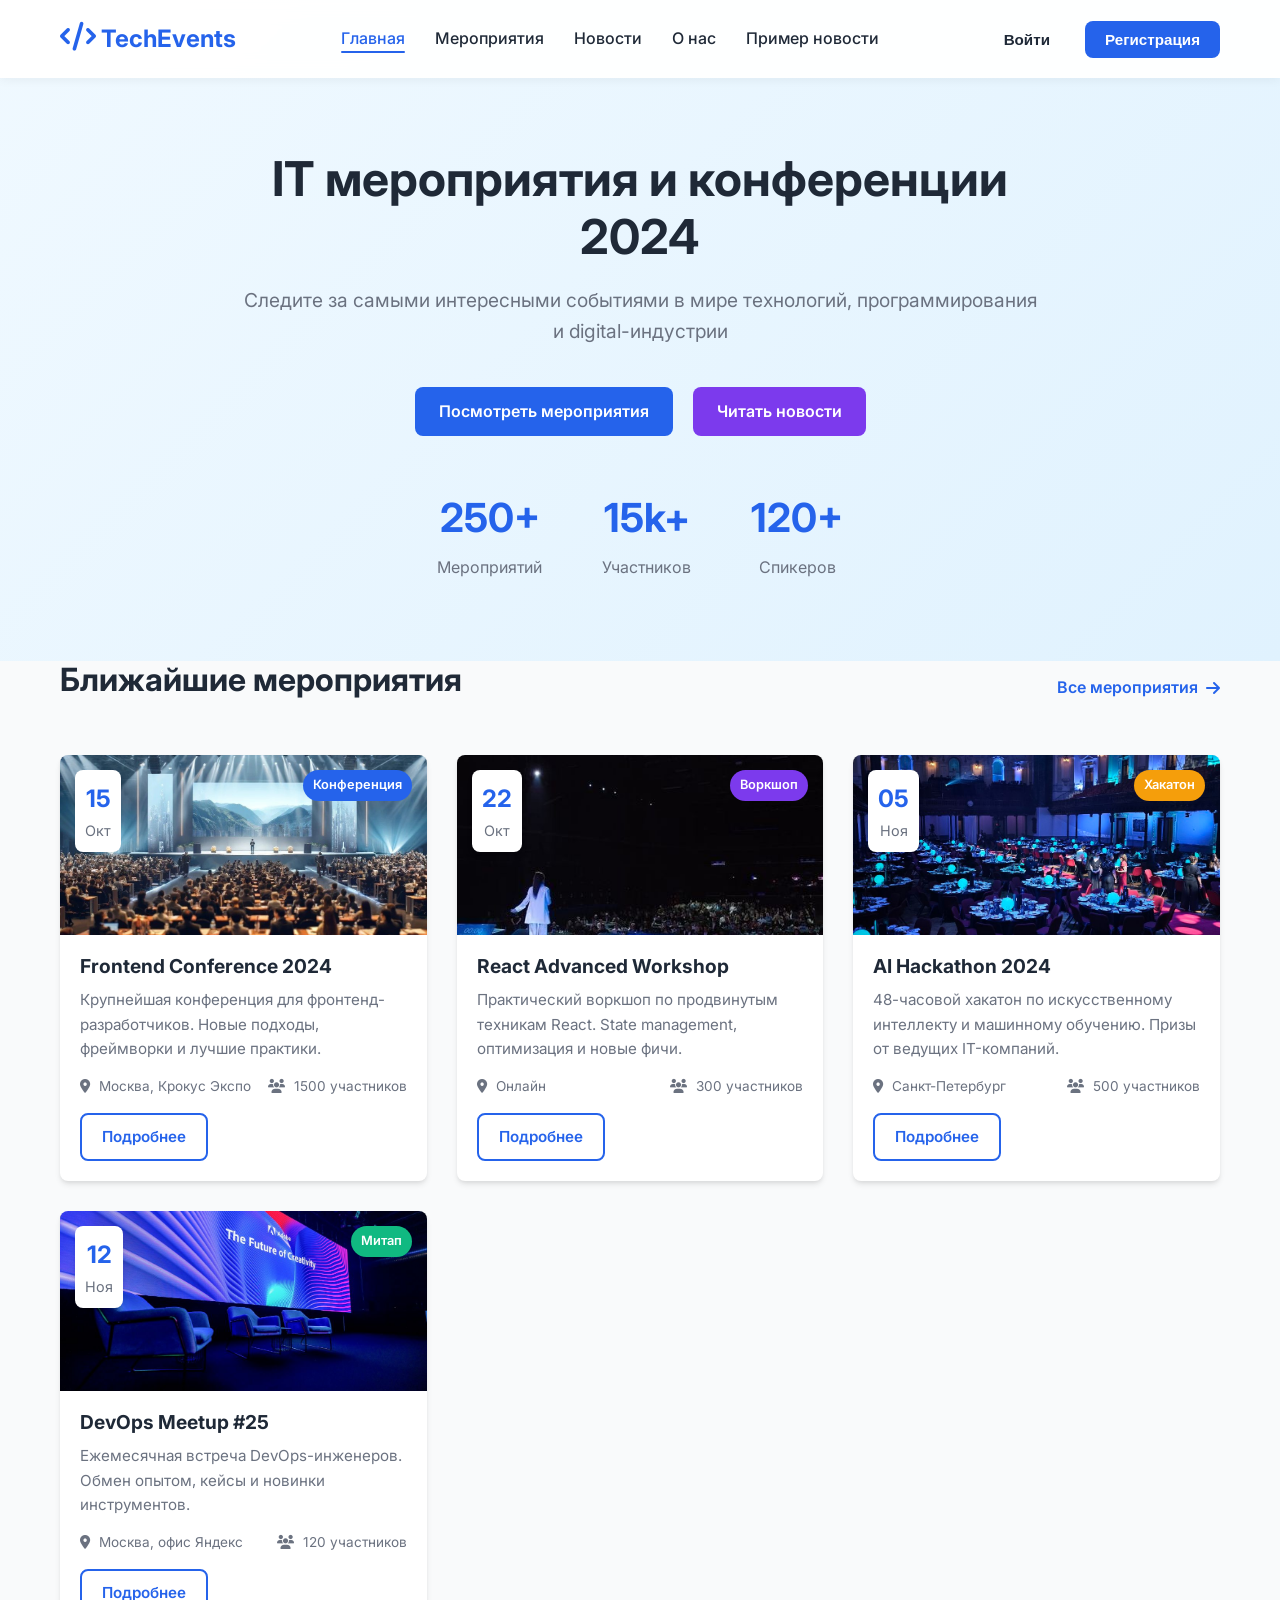
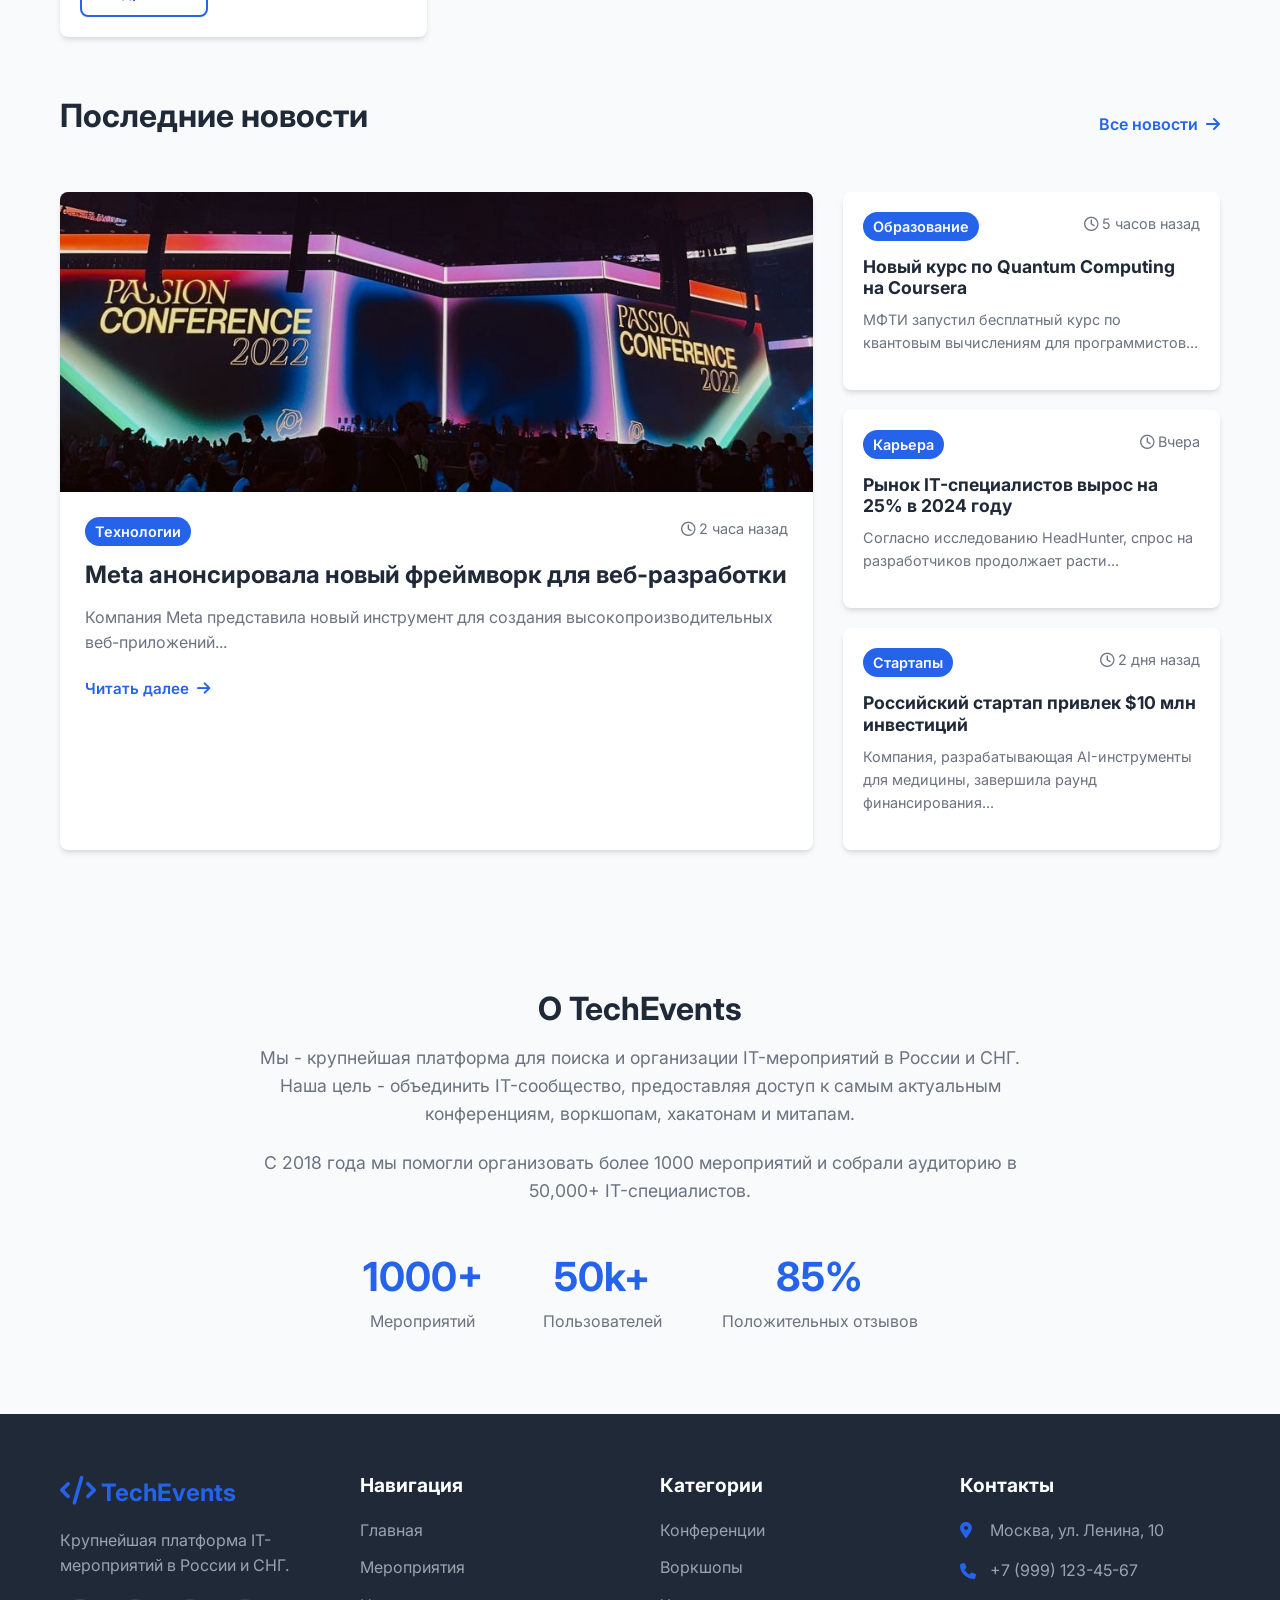
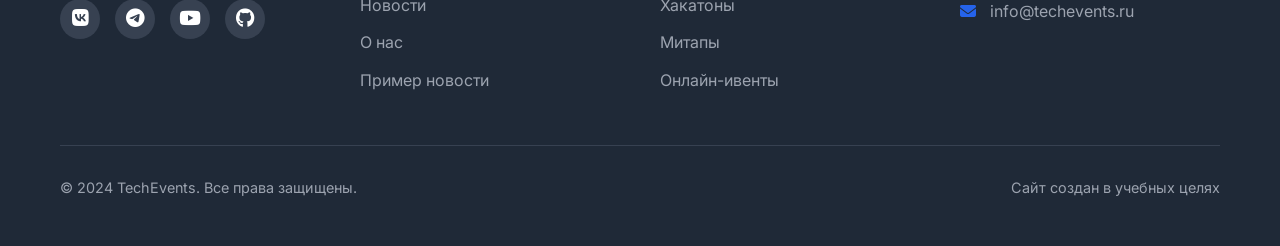
==== commit 738480bf: "Add files via upload" ====
--- a/index.html
+++ b/index.html
@@ -3,69 +3,350 @@
 <head>
     <meta charset="UTF-8">
     <meta name="viewport" content="width=device-width, initial-scale=1.0">
-    <title>Калькулятор с историей</title>
-    <link rel="stylesheet" href="style.css">
-    <link rel="stylesheet" href="https://cdnjs.cloudflare.com/ajax/libs/font-awesome/6.4.0/css/all.min.css">
+    <title>TechEvents - IT мероприятия и новости</title>
+    <link rel="stylesheet" href="styles/style.css">
+    <link rel="stylesheet" href="styles/responsive.css">
     <link rel="preconnect" href="https://fonts.googleapis.com">
     <link rel="preconnect" href="https://fonts.gstatic.com" crossorigin>
-    <link href="https://fonts.googleapis.com/css2?family=Inter:wght@300;400;500;600&family=JetBrains+Mono:wght@300;400;500&display=swap" rel="stylesheet">
+    <link href="https://fonts.googleapis.com/css2?family=Inter:wght@300;400;500;600;700&display=swap" rel="stylesheet">
+    <link rel="stylesheet" href="https://cdnjs.cloudflare.com/ajax/libs/font-awesome/6.4.0/css/all.min.css">
 </head>
 <body>
-    <div class="container">
-        <div class="calculator">
-            <div class="display">
-                <div class="expression" id="expression">0</div>
-                <div class="result" id="result">0</div>
-            </div>
-            <div class="buttons">
-                <button class="btn func" data-action="clear">C</button>
-                <button class="btn func" data-action="backspace"><i class="fas fa-backspace"></i></button>
-                <button class="btn func" data-action="percent">%</button>
-                <button class="btn op" data-op="^">^</button>
-
-                <button class="btn num" data-num="7">7</button>
-                <button class="btn num" data-num="8">8</button>
-                <button class="btn num" data-num="9">9</button>
-                <button class="btn op" data-op="/">/</button>
-
-                <button class="btn num" data-num="4">4</button>
-                <button class="btn num" data-num="5">5</button>
-                <button class="btn num" data-num="6">6</button>
-                <button class="btn op" data-op="*">×</button>
-
-                <button class="btn num" data-num="1">1</button>
-                <button class="btn num" data-num="2">2</button>
-                <button class="btn num" data-num="3">3</button>
-                <button class="btn op" data-op="-">-</button>
-
-                <button class="btn num" data-num="0">0</button>
-                <button class="btn" data-action="dot">.</button>
-                <button class="btn equals" id="equals">=</button>
-                <button class="btn op" data-op="+">+</button>
-            </div>
-            <div class="calculator-header">
-                <h1>NeoCalculator</h1>
-                <div class="calculator-meta">
-                    <span>v1.0</span>
-                    <span>•</span>
-                    <span>Premium</span>
-                </div>
-            </div>
-        </div>
-
-        <div class="history-panel">
-            <div class="history-header">
-                <h3><i class="fas fa-history"></i> История вычислений</h3>
-                <button class="btn-small" id="clear-history">Очистить</button>
-            </div>
-            <ul id="history-list">
-                <!-- История будет здесь -->
-            </ul>
-        </div>
-    </div>
-
-    <script src="storage.js"></script>
-    <script src="history.js"></script>
-    <script src="script.js"></script>
+    <!-- Header с фиксированным позиционированием -->
+    <header class="header">
+        <div class="container">
+            <nav class="nav">
+                <div class="logo">
+                    <a href="index.html">
+                        <i class="fas fa-code"></i>
+                        <span>TechEvents</span>
+                    </a>
+                </div>
+                
+                <ul class="nav-menu">
+                    <li><a href="index.html" class="active">Главная</a></li>
+                    <li><a href="#events">Мероприятия</a></li>
+                    <li><a href="#news">Новости</a></li>
+                    <li><a href="#about">О нас</a></li>
+                    <li><a href="news.html">Пример новости</a></li>
+                </ul>
+                
+                <div class="nav-actions">
+                    <button class="btn btn-login">Войти</button>
+                    <button class="btn btn-primary">Регистрация</button>
+                </div>
+                
+                <button class="mobile-menu-btn">
+                    <i class="fas fa-bars"></i>
+                </button>
+            </nav>
+        </div>
+    </header>
+
+    <!-- Hero секция -->
+    <section class="hero">
+        <div class="container">
+            <div class="hero-content">
+                <h1 class="hero-title">IT мероприятия и конференции 2024</h1>
+                <p class="hero-subtitle">Следите за самыми интересными событиями в мире технологий, программирования и digital-индустрии</p>
+                <div class="hero-actions">
+                    <a href="#events" class="btn btn-primary btn-large">Посмотреть мероприятия</a>
+                    <a href="#news" class="btn btn-secondary btn-large">Читать новости</a>
+                </div>
+            </div>
+            <div class="hero-stats">
+                <div class="stat">
+                    <span class="stat-number">250+</span>
+                    <span class="stat-label">Мероприятий</span>
+                </div>
+                <div class="stat">
+                    <span class="stat-number">15k+</span>
+                    <span class="stat-label">Участников</span>
+                </div>
+                <div class="stat">
+                    <span class="stat-number">120+</span>
+                    <span class="stat-label">Спикеров</span>
+                </div>
+            </div>
+        </div>
+    </section>
+
+    <!-- Блок мероприятий с Grid -->
+    <section class="events" id="events">
+        <div class="container">
+            <div class="section-header">
+                <h2 class="section-title">Ближайшие мероприятия</h2>
+                <a href="#" class="section-link">Все мероприятия <i class="fas fa-arrow-right"></i></a>
+            </div>
+            
+            <div class="events-grid">
+                <article class="event-card">
+                    <div class="event-date">
+                        <span class="date-day">15</span>
+                        <span class="date-month">Окт</span>
+                    </div>
+                    <div class="event-category category-conference">Конференция</div>
+                    <div class="event-image">
+                        <img src="images/1.jpg" alt="Frontend Conference 2024">
+                    </div>
+                    <div class="event-content">
+                        <h3 class="event-title">Frontend Conference 2024</h3>
+                        <p class="event-description">Крупнейшая конференция для фронтенд-разработчиков. Новые подходы, фреймворки и лучшие практики.</p>
+                        <div class="event-meta">
+                            <span><i class="fas fa-map-marker-alt"></i> Москва, Крокус Экспо</span>
+                            <span><i class="fas fa-users"></i> 1500 участников</span>
+                        </div>
+                        <a href="#" class="btn btn-outline">Подробнее</a>
+                    </div>
+                </article>
+                
+                <article class="event-card">
+                    <div class="event-date">
+                        <span class="date-day">22</span>
+                        <span class="date-month">Окт</span>
+                    </div>
+                    <div class="event-category category-workshop">Воркшоп</div>
+                    <div class="event-image">
+                        <img src="images/2.jpg" alt="React Advanced Workshop">
+                    </div>
+                    <div class="event-content">
+                        <h3 class="event-title">React Advanced Workshop</h3>
+                        <p class="event-description">Практический воркшоп по продвинутым техникам React. State management, оптимизация и новые фичи.</p>
+                        <div class="event-meta">
+                            <span><i class="fas fa-map-marker-alt"></i> Онлайн</span>
+                            <span><i class="fas fa-users"></i> 300 участников</span>
+                        </div>
+                        <a href="#" class="btn btn-outline">Подробнее</a>
+                    </div>
+                </article>
+                
+                <article class="event-card">
+                    <div class="event-date">
+                        <span class="date-day">05</span>
+                        <span class="date-month">Ноя</span>
+                    </div>
+                    <div class="event-category category-hackathon">Хакатон</div>
+                    <div class="event-image">
+                        <img src="images/10.jpg" alt="AI Hackathon 2024">
+                    </div>
+                    <div class="event-content">
+                        <h3 class="event-title">AI Hackathon 2024</h3>
+                        <p class="event-description">48-часовой хакатон по искусственному интеллекту и машинному обучению. Призы от ведущих IT-компаний.</p>
+                        <div class="event-meta">
+                            <span><i class="fas fa-map-marker-alt"></i> Санкт-Петербург</span>
+                            <span><i class="fas fa-users"></i> 500 участников</span>
+                        </div>
+                        <a href="#" class="btn btn-outline">Подробнее</a>
+                    </div>
+                </article>
+                
+                <article class="event-card">
+                    <div class="event-date">
+                        <span class="date-day">12</span>
+                        <span class="date-month">Ноя</span>
+                    </div>
+                    <div class="event-category category-meetup">Митап</div>
+                    <div class="event-image">
+                        <img src="images/3.jpg" alt="DevOps Meetup">
+                    </div>
+                    <div class="event-content">
+                        <h3 class="event-title">DevOps Meetup #25</h3>
+                        <p class="event-description">Ежемесячная встреча DevOps-инженеров. Обмен опытом, кейсы и новинки инструментов.</p>
+                        <div class="event-meta">
+                            <span><i class="fas fa-map-marker-alt"></i> Москва, офис Яндекс</span>
+                            <span><i class="fas fa-users"></i> 120 участников</span>
+                        </div>
+                        <a href="#" class="btn btn-outline">Подробнее</a>
+                    </div>
+                </article>
+            </div>
+        </div>
+    </section>
+
+    <!-- Блок новостей с Flexbox -->
+    <section class="news" id="news">
+        <div class="container">
+            <div class="section-header">
+                <h2 class="section-title">Последние новости</h2>
+                <a href="#" class="section-link">Все новости <i class="fas fa-arrow-right"></i></a>
+            </div>
+            
+            <div class="news-flex">
+                <article class="news-card featured">
+                    <div class="news-image">
+                        <img src="images/4.jpg" alt="Новый фреймворк от Meta">
+                    </div>
+                    <div class="news-content">
+                        <div class="news-meta">
+                            <span class="news-category">Технологии</span>
+                            <span class="news-date"><i class="far fa-clock"></i> 2 часа назад</span>
+                        </div>
+                        <h3 class="news-title">Meta анонсировала новый фреймворк для веб-разработки</h3>
+                        <p class="news-excerpt">Компания Meta представила новый инструмент для создания высокопроизводительных веб-приложений...</p>
+                        <a href="news.html" class="btn btn-text">Читать далее <i class="fas fa-arrow-right"></i></a>
+                    </div>
+                </article>
+                
+                <div class="news-sidebar">
+                    <article class="news-item">
+                        <div class="news-item-content">
+                            <div class="news-meta">
+                                <span class="news-category">Образование</span>
+                                <span class="news-date"><i class="far fa-clock"></i> 5 часов назад</span>
+                            </div>
+                            <h4 class="news-item-title">Новый курс по Quantum Computing на Coursera</h4>
+                            <p class="news-item-excerpt">МФТИ запустил бесплатный курс по квантовым вычислениям для программистов...</p>
+                        </div>
+                    </article>
+                    
+                    <article class="news-item">
+                        <div class="news-item-content">
+                            <div class="news-meta">
+                                <span class="news-category">Карьера</span>
+                                <span class="news-date"><i class="far fa-clock"></i> Вчера</span>
+                            </div>
+                            <h4 class="news-item-title">Рынок IT-специалистов вырос на 25% в 2024 году</h4>
+                            <p class="news-item-excerpt">Согласно исследованию HeadHunter, спрос на разработчиков продолжает расти...</p>
+                        </div>
+                    </article>
+                    
+                    <article class="news-item">
+                        <div class="news-item-content">
+                            <div class="news-meta">
+                                <span class="news-category">Стартапы</span>
+                                <span class="news-date"><i class="far fa-clock"></i> 2 дня назад</span>
+                            </div>
+                            <h4 class="news-item-title">Российский стартап привлек $10 млн инвестиций</h4>
+                            <p class="news-item-excerpt">Компания, разрабатывающая AI-инструменты для медицины, завершила раунд финансирования...</p>
+                        </div>
+                    </article>
+                </div>
+            </div>
+        </div>
+    </section>
+
+    <!-- О нас -->
+    <section class="about" id="about">
+        <div class="container">
+            <div class="about-content">
+                <h2 class="section-title">О TechEvents</h2>
+                <p class="about-text">Мы - крупнейшая платформа для поиска и организации IT-мероприятий в России и СНГ. Наша цель - объединить IT-сообщество, предоставляя доступ к самым актуальным конференциям, воркшопам, хакатонам и митапам.</p>
+                <p class="about-text">С 2018 года мы помогли организовать более 1000 мероприятий и собрали аудиторию в 50,000+ IT-специалистов.</p>
+                <div class="about-stats">
+                    <div class="about-stat">
+                        <span class="about-stat-number">1000+</span>
+                        <span class="about-stat-label">Мероприятий</span>
+                    </div>
+                    <div class="about-stat">
+                        <span class="about-stat-number">50k+</span>
+                        <span class="about-stat-label">Пользователей</span>
+                    </div>
+                    <div class="about-stat">
+                        <span class="about-stat-number">85%</span>
+                        <span class="about-stat-label">Положительных отзывов</span>
+                    </div>
+                </div>
+            </div>
+        </div>
+    </section>
+
+    <!-- Footer -->
+    <footer class="footer">
+        <div class="container">
+            <div class="footer-grid">
+                <div class="footer-col">
+                    <div class="logo">
+                        <a href="index.html">
+                            <i class="fas fa-code"></i>
+                            <span>TechEvents</span>
+                        </a>
+                    </div>
+                    <p class="footer-text">Крупнейшая платформа IT-мероприятий в России и СНГ.</p>
+                    <div class="social-links">
+                        <a href="#"><i class="fab fa-vk"></i></a>
+                        <a href="#"><i class="fab fa-telegram"></i></a>
+                        <a href="#"><i class="fab fa-youtube"></i></a>
+                        <a href="#"><i class="fab fa-github"></i></a>
+                    </div>
+                </div>
+                
+                <div class="footer-col">
+                    <h4 class="footer-title">Навигация</h4>
+                    <ul class="footer-links">
+                        <li><a href="index.html">Главная</a></li>
+                        <li><a href="#events">Мероприятия</a></li>
+                        <li><a href="#news">Новости</a></li>
+                        <li><a href="#about">О нас</a></li>
+                        <li><a href="news.html">Пример новости</a></li>
+                    </ul>
+                </div>
+                
+                <div class="footer-col">
+                    <h4 class="footer-title">Категории</h4>
+                    <ul class="footer-links">
+                        <li><a href="#">Конференции</a></li>
+                        <li><a href="#">Воркшопы</a></li>
+                        <li><a href="#">Хакатоны</a></li>
+                        <li><a href="#">Митапы</a></li>
+                        <li><a href="#">Онлайн-ивенты</a></li>
+                    </ul>
+                </div>
+                
+                <div class="footer-col">
+                    <h4 class="footer-title">Контакты</h4>
+                    <ul class="footer-contacts">
+                        <li><i class="fas fa-map-marker-alt"></i> Москва, ул. Ленина, 10</li>
+                        <li><i class="fas fa-phone"></i> +7 (999) 123-45-67</li>
+                        <li><i class="fas fa-envelope"></i> info@techevents.ru</li>
+                    </ul>
+                </div>
+            </div>
+            
+            <div class="footer-bottom">
+                <p>&copy; 2024 TechEvents. Все права защищены.</p>
+                <p>Сайт создан в учебных целях</p>
+            </div>
+        </div>
+    </footer>
+
+    <script>
+        // Мобильное меню
+        document.querySelector('.mobile-menu-btn').addEventListener('click', function() {
+            document.querySelector('.nav-menu').classList.toggle('active');
+            document.querySelector('.nav-actions').classList.toggle('active');
+        });
+        
+        // Плавная прокрутка для якорных ссылок
+        document.querySelectorAll('a[href^="#"]').forEach(anchor => {
+            anchor.addEventListener('click', function (e) {
+                e.preventDefault();
+                
+                const targetId = this.getAttribute('href');
+                if(targetId === '#') return;
+                
+                const targetElement = document.querySelector(targetId);
+                if(targetElement) {
+                    window.scrollTo({
+                        top: targetElement.offsetTop - 80,
+                        behavior: 'smooth'
+                    });
+                    
+                    // Закрытие мобильного меню после клика
+                    document.querySelector('.nav-menu').classList.remove('active');
+                    document.querySelector('.nav-actions').classList.remove('active');
+                }
+            });
+        });
+        
+        // Эффект при скролле для header
+        window.addEventListener('scroll', function() {
+            const header = document.querySelector('.header');
+            if (window.scrollY > 100) {
+                header.classList.add('scrolled');
+            } else {
+                header.classList.remove('scrolled');
+            }
+        });
+    </script>
 </body>
 </html>
--- a/styles/style.css
+++ b/styles/style.css
@@ -0,0 +1,964 @@
+/* Reset и базовые стили */
+* {
+    margin: 0;
+    padding: 0;
+    box-sizing: border-box;
+}
+
+:root {
+    --primary: #2563eb;
+    --primary-dark: #1d4ed8;
+    --secondary: #7c3aed;
+    --accent: #f59e0b;
+    --dark: #1f2937;
+    --light: #f9fafb;
+    --gray: #6b7280;
+    --gray-light: #e5e7eb;
+    --success: #10b981;
+    --danger: #ef4444;
+    --border-radius: 8px;
+    --shadow: 0 4px 6px -1px rgba(0, 0, 0, 0.1), 0 2px 4px -1px rgba(0, 0, 0, 0.06);
+    --shadow-lg: 0 10px 15px -3px rgba(0, 0, 0, 0.1), 0 4px 6px -2px rgba(0, 0, 0, 0.05);
+    --transition: all 0.3s ease;
+}
+
+html {
+    scroll-behavior: smooth;
+}
+
+body {
+    font-family: 'Inter', sans-serif;
+    line-height: 1.6;
+    color: var(--dark);
+    background-color: var(--light);
+}
+
+.container {
+    width: 100%;
+    max-width: 1200px;
+    margin: 0 auto;
+    padding: 0 20px;
+}
+
+/* Типография */
+h1, h2, h3, h4, h5, h6 {
+    font-weight: 700;
+    line-height: 1.2;
+    margin-bottom: 1rem;
+}
+
+h1 {
+    font-size: 2.5rem;
+}
+
+h2 {
+    font-size: 2rem;
+}
+
+h3 {
+    font-size: 1.5rem;
+}
+
+p {
+    margin-bottom: 1rem;
+}
+
+a {
+    text-decoration: none;
+    color: inherit;
+    transition: var(--transition);
+}
+
+ul {
+    list-style: none;
+}
+
+img {
+    max-width: 100%;
+    height: auto;
+    display: block;
+}
+
+/* Кнопки */
+.btn {
+    display: inline-flex;
+    align-items: center;
+    justify-content: center;
+    padding: 10px 20px;
+    border-radius: var(--border-radius);
+    font-weight: 600;
+    font-size: 0.95rem;
+    cursor: pointer;
+    border: none;
+    transition: var(--transition);
+    gap: 8px;
+}
+
+.btn-primary {
+    background-color: var(--primary);
+    color: white;
+}
+
+.btn-primary:hover {
+    background-color: var(--primary-dark);
+    transform: translateY(-2px);
+    box-shadow: var(--shadow);
+}
+
+.btn-secondary {
+    background-color: var(--secondary);
+    color: white;
+}
+
+.btn-secondary:hover {
+    opacity: 0.9;
+    transform: translateY(-2px);
+}
+
+.btn-outline {
+    background-color: transparent;
+    border: 2px solid var(--primary);
+    color: var(--primary);
+}
+
+.btn-outline:hover {
+    background-color: var(--primary);
+    color: white;
+}
+
+.btn-text {
+    background-color: transparent;
+    color: var(--primary);
+    padding: 0;
+}
+
+.btn-text:hover {
+    color: var(--primary-dark);
+}
+
+.btn-login {
+    background-color: transparent;
+    color: var(--dark);
+}
+
+.btn-login:hover {
+    color: var(--primary);
+}
+
+.btn-large {
+    padding: 12px 24px;
+    font-size: 1rem;
+}
+
+.btn-icon {
+    gap: 6px;
+}
+
+/* Header */
+.header {
+    position: fixed;
+    top: 0;
+    left: 0;
+    width: 100%;
+    background-color: rgba(255, 255, 255, 0.95);
+    backdrop-filter: blur(10px);
+    z-index: 1000;
+    box-shadow: 0 2px 10px rgba(0, 0, 0, 0.05);
+    transition: var(--transition);
+}
+
+.header.scrolled {
+    box-shadow: 0 4px 20px rgba(0, 0, 0, 0.1);
+}
+
+.nav {
+    display: flex;
+    align-items: center;
+    justify-content: space-between;
+    padding: 20px 0;
+}
+
+.logo {
+    display: flex;
+    align-items: center;
+    gap: 10px;
+    font-size: 1.5rem;
+    font-weight: 700;
+    color: var(--primary);
+}
+
+.logo i {
+    font-size: 1.8rem;
+}
+
+.nav-menu {
+    display: flex;
+    gap: 30px;
+}
+
+.nav-menu a {
+    color: var(--dark);
+    font-weight: 500;
+    position: relative;
+}
+
+.nav-menu a.active,
+.nav-menu a:hover {
+    color: var(--primary);
+}
+
+.nav-menu a.active::after {
+    content: '';
+    position: absolute;
+    bottom: -5px;
+    left: 0;
+    width: 100%;
+    height: 2px;
+    background-color: var(--primary);
+    border-radius: 2px;
+}
+
+.nav-actions {
+    display: flex;
+    gap: 15px;
+}
+
+.mobile-menu-btn {
+    display: none;
+    background: none;
+    border: none;
+    font-size: 1.5rem;
+    color: var(--dark);
+    cursor: pointer;
+}
+
+/* Hero секция */
+.hero {
+    padding: 150px 0 80px;
+    background: linear-gradient(135deg, #f0f9ff 0%, #e0f2fe 100%);
+}
+
+.hero-content {
+    text-align: center;
+    max-width: 800px;
+    margin: 0 auto 50px;
+}
+
+.hero-title {
+    font-size: 3rem;
+    margin-bottom: 20px;
+    color: var(--dark);
+}
+
+.hero-subtitle {
+    font-size: 1.2rem;
+    color: var(--gray);
+    margin-bottom: 40px;
+}
+
+.hero-actions {
+    display: flex;
+    gap: 20px;
+    justify-content: center;
+    flex-wrap: wrap;
+}
+
+.hero-stats {
+    display: flex;
+    justify-content: center;
+    gap: 60px;
+    flex-wrap: wrap;
+}
+
+.stat {
+    text-align: center;
+}
+
+.stat-number {
+    display: block;
+    font-size: 2.5rem;
+    font-weight: 700;
+    color: var(--primary);
+    margin-bottom: 5px;
+}
+
+.stat-label {
+    font-size: 1rem;
+    color: var(--gray);
+}
+
+/* Секции */
+.section-header {
+    display: flex;
+    justify-content: space-between;
+    align-items: center;
+    margin-bottom: 40px;
+}
+
+.section-title {
+    font-size: 2rem;
+}
+
+.section-link {
+    display: flex;
+    align-items: center;
+    gap: 8px;
+    color: var(--primary);
+    font-weight: 600;
+}
+
+.section-link:hover {
+    gap: 12px;
+}
+
+/* Grid для мероприятий */
+.events-grid {
+    display: grid;
+    grid-template-columns: repeat(auto-fill, minmax(280px, 1fr));
+    gap: 30px;
+    margin-bottom: 60px;
+}
+
+.event-card {
+    background-color: white;
+    border-radius: var(--border-radius);
+    overflow: hidden;
+    box-shadow: var(--shadow);
+    transition: var(--transition);
+    position: relative;
+}
+
+.event-card:hover {
+    transform: translateY(-10px);
+    box-shadow: var(--shadow-lg);
+}
+
+.event-date {
+    position: absolute;
+    top: 15px;
+    left: 15px;
+    background-color: white;
+    border-radius: 8px;
+    padding: 10px;
+    text-align: center;
+    box-shadow: var(--shadow);
+    z-index: 2;
+}
+
+.date-day {
+    display: block;
+    font-size: 1.5rem;
+    font-weight: 700;
+    color: var(--primary);
+}
+
+.date-month {
+    display: block;
+    font-size: 0.9rem;
+    color: var(--gray);
+}
+
+.event-category {
+    position: absolute;
+    top: 15px;
+    right: 15px;
+    padding: 5px 10px;
+    border-radius: 20px;
+    font-size: 0.8rem;
+    font-weight: 600;
+    color: white;
+    z-index: 2;
+}
+
+.category-conference {
+    background-color: var(--primary);
+}
+
+.category-workshop {
+    background-color: var(--secondary);
+}
+
+.category-hackathon {
+    background-color: var(--accent);
+}
+
+.category-meetup {
+    background-color: var(--success);
+}
+
+.event-image {
+    height: 180px;
+    overflow: hidden;
+}
+
+.event-image img {
+    width: 100%;
+    height: 100%;
+    object-fit: cover;
+    transition: transform 0.5s ease;
+}
+
+.event-card:hover .event-image img {
+    transform: scale(1.05);
+}
+
+.event-content {
+    padding: 20px;
+}
+
+.event-title {
+    font-size: 1.2rem;
+    margin-bottom: 10px;
+}
+
+.event-description {
+    color: var(--gray);
+    font-size: 0.95rem;
+    margin-bottom: 15px;
+}
+
+.event-meta {
+    display: flex;
+    justify-content: space-between;
+    font-size: 0.85rem;
+    color: var(--gray);
+    margin-bottom: 15px;
+}
+
+.event-meta i {
+    margin-right: 5px;
+}
+
+/* Flex для новостей */
+.news-flex {
+    display: flex;
+    gap: 30px;
+    margin-bottom: 60px;
+}
+
+.news-card.featured {
+    flex: 2;
+    background-color: white;
+    border-radius: var(--border-radius);
+    overflow: hidden;
+    box-shadow: var(--shadow);
+}
+
+.news-sidebar {
+    flex: 1;
+    display: flex;
+    flex-direction: column;
+    gap: 20px;
+}
+
+.news-image {
+    height: 300px;
+    overflow: hidden;
+}
+
+.news-image img {
+    width: 100%;
+    height: 100%;
+    object-fit: cover;
+    transition: transform 0.5s ease;
+}
+
+.news-card.featured:hover .news-image img {
+    transform: scale(1.05);
+}
+
+.news-content {
+    padding: 25px;
+}
+
+.news-meta {
+    display: flex;
+    justify-content: space-between;
+    margin-bottom: 15px;
+    font-size: 0.9rem;
+}
+
+.news-category {
+    background-color: var(--primary);
+    color: white;
+    padding: 3px 10px;
+    border-radius: 20px;
+    font-weight: 600;
+}
+
+.news-date {
+    color: var(--gray);
+}
+
+.news-title {
+    font-size: 1.5rem;
+    margin-bottom: 15px;
+}
+
+.news-excerpt {
+    color: var(--gray);
+    margin-bottom: 20px;
+}
+
+.news-item {
+    background-color: white;
+    border-radius: var(--border-radius);
+    padding: 20px;
+    box-shadow: var(--shadow);
+    transition: var(--transition);
+}
+
+.news-item:hover {
+    transform: translateX(5px);
+    box-shadow: var(--shadow-lg);
+}
+
+.news-item-title {
+    font-size: 1.1rem;
+    margin-bottom: 10px;
+}
+
+.news-item-excerpt {
+    color: var(--gray);
+    font-size: 0.9rem;
+}
+
+/* О нас */
+.about {
+    padding: 80px 0;
+    background-color: #f8fafc;
+}
+
+.about-content {
+    max-width: 800px;
+    margin: 0 auto;
+    text-align: center;
+}
+
+.about-text {
+    font-size: 1.1rem;
+    color: var(--gray);
+    margin-bottom: 20px;
+}
+
+.about-stats {
+    display: flex;
+    justify-content: center;
+    gap: 60px;
+    margin-top: 40px;
+    flex-wrap: wrap;
+}
+
+.about-stat {
+    text-align: center;
+}
+
+.about-stat-number {
+    display: block;
+    font-size: 2.5rem;
+    font-weight: 700;
+    color: var(--primary);
+}
+
+.about-stat-label {
+    font-size: 1rem;
+    color: var(--gray);
+}
+
+/* Footer */
+.footer {
+    background-color: var(--dark);
+    color: white;
+    padding: 60px 0 30px;
+}
+
+.footer-grid {
+    display: grid;
+    grid-template-columns: repeat(4, 1fr);
+    gap: 40px;
+    margin-bottom: 40px;
+}
+
+.footer-text {
+    color: #9ca3af;
+    margin: 15px 0;
+}
+
+.social-links {
+    display: flex;
+    gap: 15px;
+    margin-top: 20px;
+}
+
+.social-links a {
+    display: flex;
+    align-items: center;
+    justify-content: center;
+    width: 40px;
+    height: 40px;
+    background-color: #374151;
+    border-radius: 50%;
+    color: white;
+    font-size: 1.2rem;
+    transition: var(--transition);
+}
+
+.social-links a:hover {
+    background-color: var(--primary);
+    transform: translateY(-3px);
+}
+
+.footer-title {
+    font-size: 1.2rem;
+    margin-bottom: 20px;
+    color: white;
+}
+
+.footer-links li {
+    margin-bottom: 12px;
+}
+
+.footer-links a {
+    color: #9ca3af;
+}
+
+.footer-links a:hover {
+    color: var(--primary);
+}
+
+.footer-contacts li {
+    display: flex;
+    align-items: center;
+    gap: 10px;
+    margin-bottom: 15px;
+    color: #9ca3af;
+}
+
+.footer-contacts i {
+    color: var(--primary);
+    width: 20px;
+}
+
+.footer-bottom {
+    display: flex;
+    justify-content: space-between;
+    padding-top: 30px;
+    border-top: 1px solid #374151;
+    color: #9ca3af;
+    font-size: 0.9rem;
+}
+
+/* Страница новости */
+.news-article-page {
+    padding: 120px 0 60px;
+}
+
+.news-article-page .container {
+    display: grid;
+    grid-template-columns: 2fr 1fr;
+    gap: 40px;
+}
+
+.article-breadcrumb {
+    font-size: 0.9rem;
+    color: var(--gray);
+    margin-bottom: 20px;
+}
+
+.article-breadcrumb a:hover {
+    color: var(--primary);
+}
+
+.article-meta {
+    display: flex;
+    gap: 20px;
+    margin-bottom: 20px;
+    font-size: 0.9rem;
+    color: var(--gray);
+    flex-wrap: wrap;
+}
+
+.article-meta i {
+    margin-right: 5px;
+}
+
+.article-title {
+    font-size: 2.5rem;
+    margin-bottom: 20px;
+}
+
+.article-excerpt {
+    font-size: 1.2rem;
+    color: var(--gray);
+    margin-bottom: 30px;
+    font-weight: 500;
+}
+
+.article-hero-image {
+    margin: 30px 0;
+    border-radius: var(--border-radius);
+    overflow: hidden;
+}
+
+.image-caption {
+    text-align: center;
+    font-size: 0.9rem;
+    color: var(--gray);
+    margin-top: 10px;
+    font-style: italic;
+}
+
+.article-content {
+    font-size: 1.1rem;
+    line-height: 1.8;
+}
+
+.article-content h2 {
+    margin-top: 40px;
+    margin-bottom: 20px;
+}
+
+.article-content ul {
+    margin: 20px 0;
+    padding-left: 20px;
+}
+
+.article-content li {
+    margin-bottom: 10px;
+    position: relative;
+    padding-left: 20px;
+}
+
+.article-content li::before {
+    content: '•';
+    position: absolute;
+    left: 0;
+    color: var(--primary);
+    font-weight: bold;
+}
+
+.article-quote {
+    border-left: 4px solid var(--primary);
+    padding-left: 20px;
+    margin: 30px 0;
+    font-style: italic;
+    color: var(--gray);
+    font-size: 1.2rem;
+}
+
+.article-highlight {
+    background-color: #f0f9ff;
+    border-radius: var(--border-radius);
+    padding: 30px;
+    margin: 40px 0;
+}
+
+.highlight-grid {
+    display: grid;
+    grid-template-columns: repeat(3, 1fr);
+    gap: 20px;
+    margin-top: 20px;
+}
+
+.highlight-item {
+    text-align: center;
+    padding: 20px;
+}
+
+.highlight-item i {
+    font-size: 2rem;
+    color: var(--primary);
+    margin-bottom: 15px;
+}
+
+.highlight-item h4 {
+    margin-bottom: 10px;
+}
+
+.highlight-item p {
+    font-size: 0.9rem;
+    color: var(--gray);
+}
+
+.article-tags {
+    display: flex;
+    gap: 10px;
+    flex-wrap: wrap;
+    margin: 40px 0;
+}
+
+.tag {
+    background-color: #e5e7eb;
+    padding: 5px 15px;
+    border-radius: 20px;
+    font-size: 0.9rem;
+    color: var(--dark);
+    transition: var(--transition);
+}
+
+.tag:hover {
+    background-color: var(--primary);
+    color: white;
+    cursor: pointer;
+}
+
+.article-actions {
+    display: flex;
+    gap: 20px;
+    margin: 40px 0;
+}
+
+/* Сайдбар */
+.sidebar-widget {
+    background-color: white;
+    border-radius: var(--border-radius);
+    padding: 25px;
+    margin-bottom: 30px;
+    box-shadow: var(--shadow);
+}
+
+.widget-title {
+    font-size: 1.2rem;
+    margin-bottom: 20px;
+    padding-bottom: 10px;
+    border-bottom: 2px solid #f3f4f6;
+}
+
+.widget-news-item {
+    display: flex;
+    gap: 15px;
+    padding: 15px 0;
+    border-bottom: 1px solid #f3f4f6;
+}
+
+.widget-news-item:last-child {
+    border-bottom: none;
+}
+
+.widget-news-image {
+    width: 80px;
+    height: 80px;
+    border-radius: var(--border-radius);
+    overflow: hidden;
+    flex-shrink: 0;
+}
+
+.widget-news-image img {
+    width: 100%;
+    height: 100%;
+    object-fit: cover;
+}
+
+.widget-news-content h4 {
+    font-size: 1rem;
+    margin-bottom: 5px;
+}
+
+.widget-news-date {
+    font-size: 0.85rem;
+    color: var(--gray);
+}
+
+.widget-event {
+    display: flex;
+    gap: 15px;
+    padding: 15px 0;
+    border-bottom: 1px solid #f3f4f6;
+}
+
+.widget-event-date {
+    background-color: #f3f4f6;
+    border-radius: var(--border-radius);
+    padding: 10px;
+    text-align: center;
+    min-width: 60px;
+    flex-shrink: 0;
+}
+
+.widget-event-date span:first-child {
+    display: block;
+    font-size: 1.2rem;
+    font-weight: 700;
+    color: var(--primary);
+}
+
+.widget-event-date span:last-child {
+    display: block;
+    font-size: 0.8rem;
+    color: var(--gray);
+}
+
+.widget-event-content h4 {
+    font-size: 1rem;
+    margin-bottom: 5px;
+}
+
+.widget-event-location {
+    font-size: 0.85rem;
+    color: var(--gray);
+}
+
+.newsletter-form {
+    display: flex;
+    flex-direction: column;
+    gap: 10px;
+}
+
+.newsletter-form input {
+    padding: 12px 15px;
+    border: 1px solid #d1d5db;
+    border-radius: var(--border-radius);
+    font-family: inherit;
+}
+
+.newsletter-form input:focus {
+    outline: none;
+    border-color: var(--primary);
+}
+
+.article-navigation {
+    display: flex;
+    justify-content: space-between;
+    margin-top: 40px;
+    border-top: 1px solid #e5e7eb;
+    padding-top: 30px;
+}
+
+.nav-prev, .nav-next {
+    display: flex;
+    align-items: center;
+    gap: 15px;
+    max-width: 45%;
+    padding: 15px;
+    border-radius: var(--border-radius);
+    transition: var(--transition);
+}
+
+.nav-prev:hover, .nav-next:hover {
+    background-color: #f9fafb;
+}
+
+.nav-prev span, .nav-next span {
+    font-size: 0.9rem;
+    color: var(--gray);
+    display: block;
+}
+
+.nav-prev h4, .nav-next h4 {
+    font-size: 1rem;
+    margin: 5px 0 0;
+}
+
+/* Анимации */
+@keyframes fadeIn {
+    from { opacity: 0; transform: translateY(20px); }
+    to { opacity: 1; transform: translateY(0); }
+}
+
+.hero-content, .event-card, .news-card, .news-item {
+    animation: fadeIn 0.8s ease-out;
+}
+
+.event-card:nth-child(2) { animation-delay: 0.1s; }
+.event-card:nth-child(3) { animation-delay: 0.2s; }
+.event-card:nth-child(4) { animation-delay: 0.3s; }
--- a/styles/responsive.css
+++ b/styles/responsive.css
@@ -0,0 +1,194 @@
+/* Адаптивность */
+
+/* Для планшетов (до 1024px) */
+@media (max-width: 1024px) {
+    .hero-title {
+        font-size: 2.5rem;
+    }
+    
+    .footer-grid {
+        grid-template-columns: repeat(2, 1fr);
+        gap: 30px;
+    }
+    
+    .news-article-page .container {
+        grid-template-columns: 1fr;
+    }
+    
+    .highlight-grid {
+        grid-template-columns: repeat(2, 1fr);
+    }
+}
+
+/* Для планшетов (до 768px) */
+@media (max-width: 768px) {
+    h1 {
+        font-size: 2rem;
+    }
+    
+    h2 {
+        font-size: 1.7rem;
+    }
+    
+    .hero {
+        padding: 120px 0 60px;
+    }
+    
+    .hero-title {
+        font-size: 2rem;
+    }
+    
+    .hero-actions {
+        flex-direction: column;
+        align-items: center;
+    }
+    
+    .hero-actions .btn {
+        width: 100%;
+        max-width: 300px;
+    }
+    
+    .nav-menu, .nav-actions {
+        display: none;
+        position: absolute;
+        top: 100%;
+        left: 0;
+        width: 100%;
+        background-color: white;
+        padding: 20px;
+        box-shadow: 0 10px 20px rgba(0, 0, 0, 0.1);
+        flex-direction: column;
+        gap: 15px;
+    }
+    
+    .nav-menu.active, .nav-actions.active {
+        display: flex;
+    }
+    
+    .nav-menu {
+        align-items: flex-start;
+    }
+    
+    .nav-actions {
+        align-items: stretch;
+    }
+    
+    .nav-actions .btn {
+        justify-content: center;
+        width: 100%;
+    }
+    
+    .mobile-menu-btn {
+        display: block;
+    }
+    
+    .events-grid {
+        grid-template-columns: repeat(2, 1fr);
+    }
+    
+    .news-flex {
+        flex-direction: column;
+    }
+    
+    .footer-grid {
+        grid-template-columns: 1fr;
+    }
+    
+    .footer-bottom {
+        flex-direction: column;
+        gap: 10px;
+        text-align: center;
+    }
+    
+    .highlight-grid {
+        grid-template-columns: 1fr;
+    }
+    
+    .article-navigation {
+        flex-direction: column;
+        gap: 20px;
+    }
+    
+    .nav-prev, .nav-next {
+        max-width: 100%;
+    }
+}
+
+/* Для мобильных (до 480px) */
+@media (max-width: 480px) {
+    .container {
+        padding: 0 15px;
+    }
+    
+    .hero-title {
+        font-size: 1.7rem;
+    }
+    
+    .hero-subtitle {
+        font-size: 1rem;
+    }
+    
+    .stat-number {
+        font-size: 2rem;
+    }
+    
+    .events-grid {
+        grid-template-columns: 1fr;
+    }
+    
+    .section-header {
+        flex-direction: column;
+        align-items: flex-start;
+        gap: 10px;
+    }
+    
+    .hero-stats {
+        gap: 30px;
+    }
+    
+    .about-stats {
+        gap: 30px;
+    }
+    
+    .article-meta {
+        flex-direction: column;
+        gap: 10px;
+    }
+    
+    .article-title {
+        font-size: 1.8rem;
+    }
+    
+    .article-actions {
+        flex-direction: column;
+        align-items: stretch;
+    }
+    
+    .article-actions .btn {
+        justify-content: center;
+    }
+}
+
+/* Для очень маленьких экранов (320px) */
+@media (max-width: 320px) {
+    .hero-title {
+        font-size: 1.5rem;
+    }
+    
+    .logo span {
+        font-size: 1.2rem;
+    }
+    
+    .btn {
+        padding: 8px 16px;
+        font-size: 0.9rem;
+    }
+    
+    .event-content, .news-content {
+        padding: 15px;
+    }
+    
+    .sidebar-widget {
+        padding: 15px;
+    }
+}
